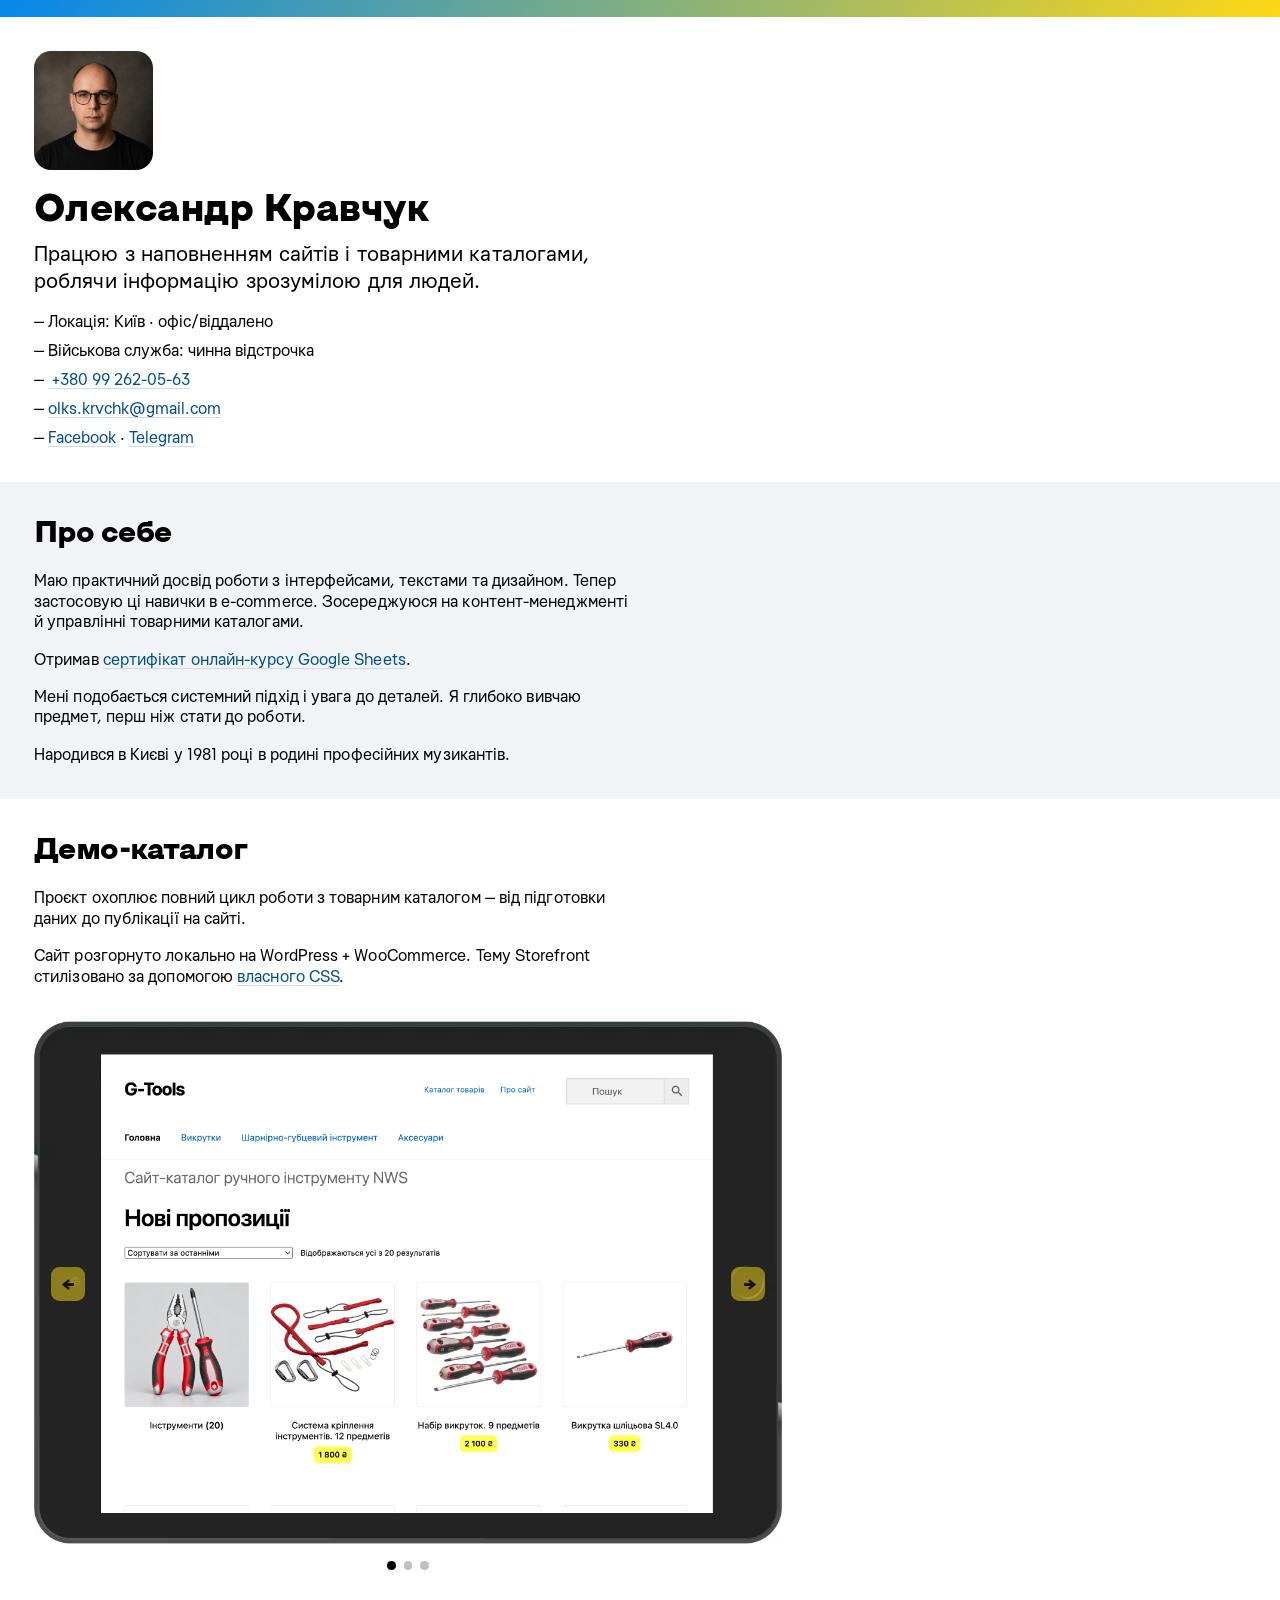
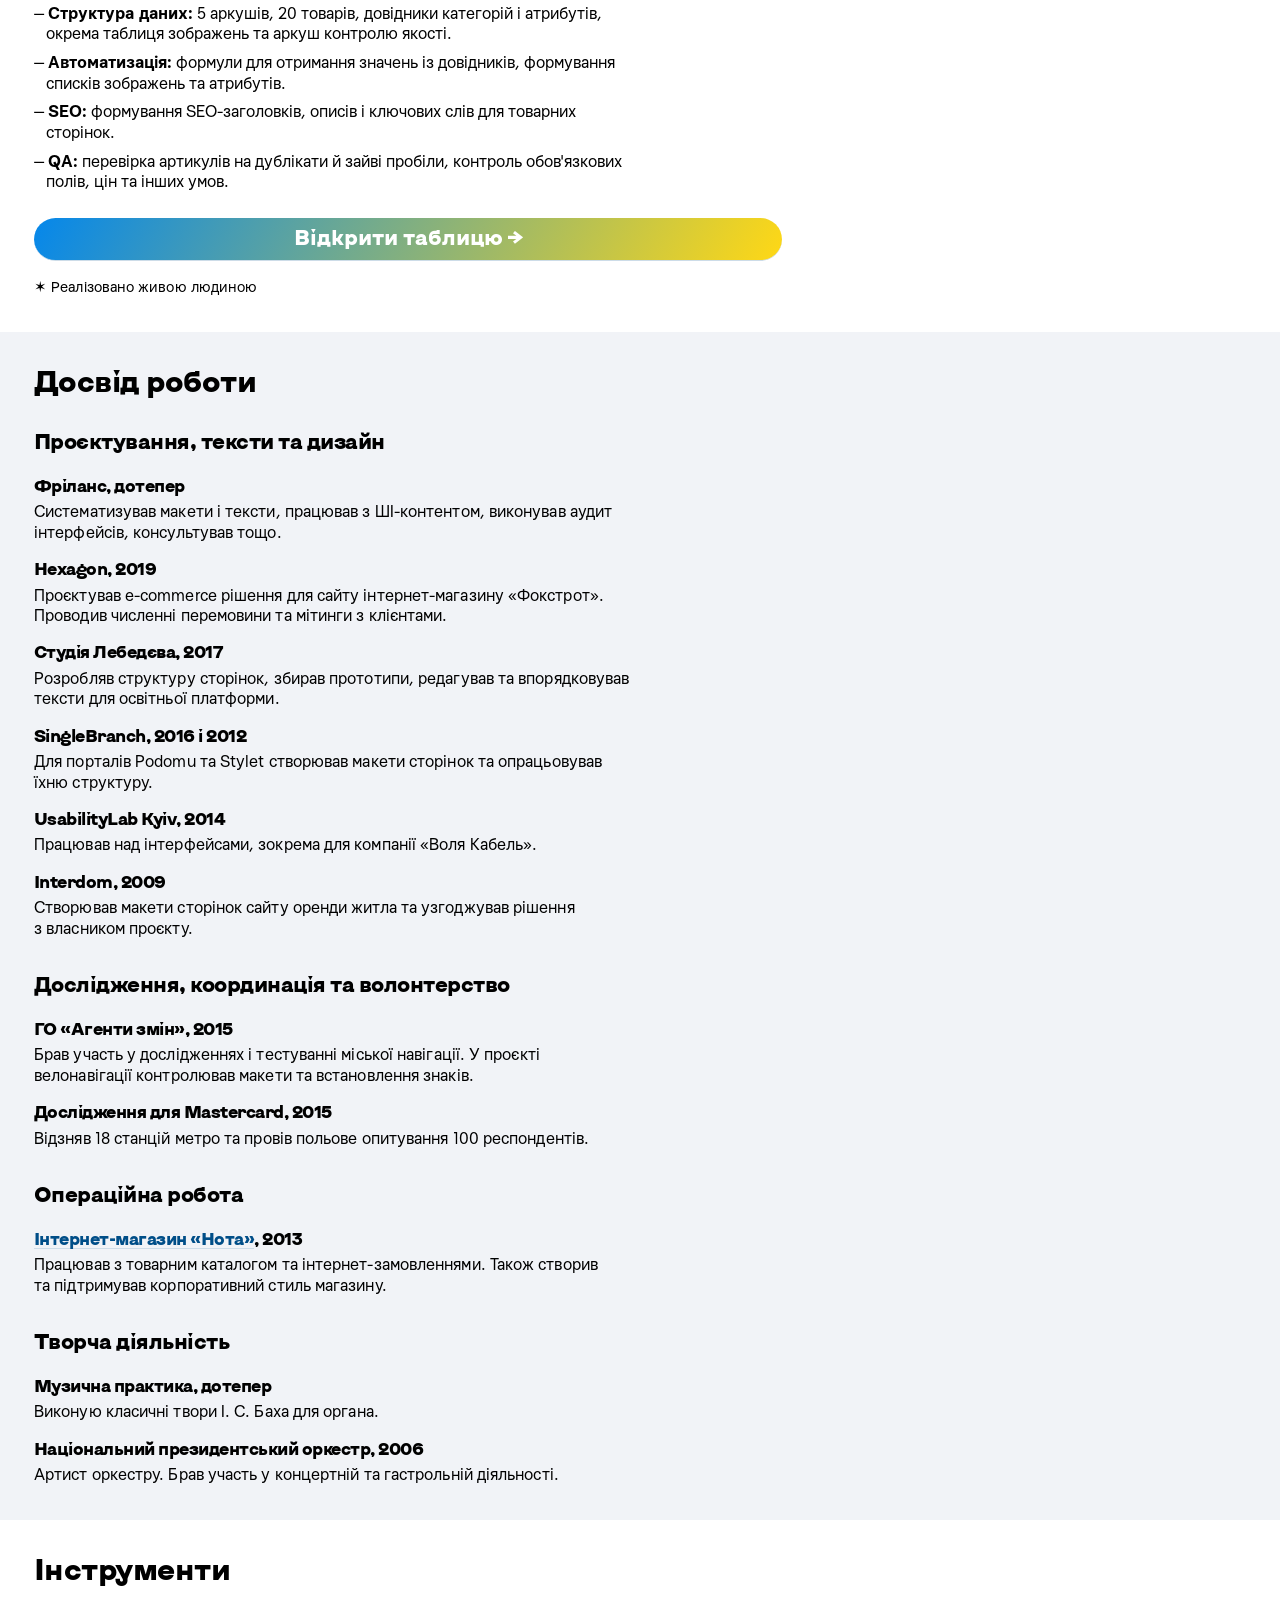
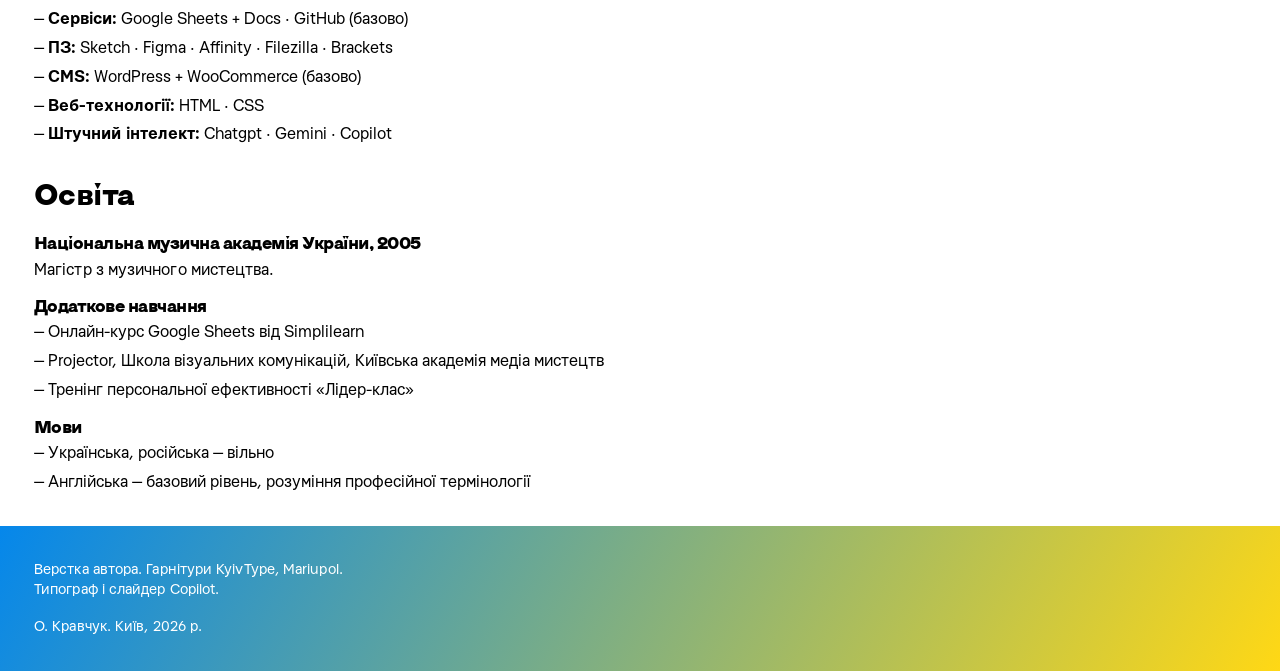
==== index.html @ b95c3469 "mod tools" ====
<!DOCTYPE html>
<html lang="uk" class="no-js--">
<head>
<meta charset="utf-8">
<meta name="viewport" content="width=device-width, initial-scale=1.0">
<meta name="keywords" content="">

<!-- OG -->   
<meta property="og:url" content="https://oleksakravchuk.github.io/" />
<meta property="og:type" content="website" />
<meta property="og:title" content="Олександр Кравчук" />
<meta property="og:description" content="Працюю з наповненням сайтів і товарними каталогами, роблячи інформацію зрозумілою для людей." />
<meta property="og:image" content="https://oleksakravchuk.github.io/img/ak_og_image-small.png" />
    
<!-- Meta -->   
<title>Олександр Кравчук</title>
<meta name="description" content="Працюю з наповненням сайтів і товарними каталогами, роблячи інформацію зрозумілою для людей.">
<meta name="keywords" content="Олександр Кравчук">
<link rel="icon" type="image/png" href="favicon.png?v=2506" />

<!-- Title -->   
<title>Олександр Кравчук</title>

<!-- OK Styles -->

<link rel="stylesheet" href="css/ak-normalize.css" type="text/css">
<link rel="stylesheet" href="css/ak-custom.css" type="text/css">
<link rel="stylesheet" href="css/ak-clear-rem.css" type="text/css">
<link rel="stylesheet" href="css/ak-adaptive.css" type="text/css">
<!--<link rel="stylesheet" href="css/bootstrap-icons.css" type="text/css">  -->
    
</head>

     
<body> 
       
<div class="flag-ua">
</div>
    

<div class="ak_clear_2"></div> 
    
<!-- Container --> 

<div class="container">

<div class="ok-photo"><img src="img/ok-45.png" alt="Олександр Кравчук"></div>    
<div class="ak_clear_1"></div>   
    
    
<h1 class="">Олександр Кравчук</h1>

<div class="ak_clear_1"></div>
<p class="lead">Працюю з наповненням сайтів і товарними каталогами, роблячи інформацію зрозумілою для людей.</p>
    
<div class="ak_clear_1"></div>
<ul>
    <li>Локація: Київ · офіс/віддалено</li>
    <li>Військова служба: чинна відстрочка</li>
    <li><a href="tel:+380992620563">+380 99 262-05-63</a></li>
    <li><a href="mailto:olks.krvchk@gmail.com">olks.krvchk@gmail.com</a></li>
    <li><a href="https://www.facebook.com/akrvchk">Facebook</a> · <a href="https://t.me/akrvchk">Telegram</a></li>
</ul>
    
</div><!-- / container --> 


    
<div class="ak_clear_2"></div>  
<div class="bg-fog">
<div class="ak_clear_2"></div>
    
<!-- Container --> 

<div class="container">  

<h2 class="">Про себе</h2>
<div class="ak_clear_15"></div>
    
<p>Маю практичний досвід роботи з інтерфейсами, текстами та дизайном. Тепер застосовую ці навички в e-commerce. Зосереджуюся на контент-менеджменті й управлінні товарними каталогами.</p>
    
<p>Отримав <a href="https://simpli.app.link/XIxBHPJjg6b" target="_blank">сертифікат онлайн-курсу Google Sheets</a>.</p>
    
<p>Мені подобається системний підхід і увага до деталей. Я глибоко вивчаю предмет, перш ніж стати до роботи.</p>

<p>Народився в Києві у 1981 році в родині професійних музикантів.</p>
     
</div><!-- / container --> 
    
<div class="ak_clear_2"></div>
</div><!-- / bg -->   
<div class="ak_clear_2"></div> 
    

<div class="container">
<h2>Демо-каталог</h2>
<div class="ak_clear_15"></div>
    
<p>Проєкт охоплює повний цикл роботи з товарним каталогом — від підготовки даних до публікації на сайті.</p>
<p>Сайт розгорнуто локально на WordPress + WooCommerce. Тему Storefront стилізовано за допомогою <a href="https://docs.google.com/document/d/1HLJ0mIX9fG2vpU1oZt_c95KUX0r_1UpuAnC9NJnjk74/edit?usp=sharing" target="_blank">власного CSS</a>.</p>
    
<div class="ak_clear_2"></div>
    
<!--SLIDER --> 

<div class="slider">
    <img class="slide active" src="img/demo-1.png" alt="">
    <img class="slide" src="img/demo-2.png" alt="">
    <img class="slide" src="img/demo-3.png" alt="">

    <button class="nav prev">←</button>
    <button class="nav next">→</button>

    <div class="click-left"></div>
    <div class="click-right"></div>

    <div class="dots"></div>
</div>
    
<!-- / SLIDER --> 
    
<div class="ak_clear_2"></div>
    
<ul>  
    <li><strong>Структура даних:</strong> 5 аркушів, 20 товарів, довідники категорій і атрибутів, окрема таблиця зображень та аркуш контролю якості.</li>
    <li><strong>Автоматизація:</strong> формули для отримання значень із довідників, формування списків зображень та атрибутів.</li>
    <li><strong>SEO:</strong> формування SEO-заголовків, описів і ключових слів для товарних сторінок.</li>
    <li><strong>QA:</strong> перевірка артикулів на дублікати й зайві пробіли, контроль обов'язкових полів, цін та інших умов.</li>
</ul>
    
<div class="ak_clear_15"></div>
    
<a href="https://docs.google.com/spreadsheets/d/14dibAJk1RQVApiyNCpjiy4kdt3GCE4KBvkuZ4FaR9Js/edit?usp=sharing" class="btn-flag btn-hero" target="_blank">Відкрити таблицю&nbsp;→</a>
    
    
<div class="ak_clear_1"></div>
    
<p class="small">✶&nbsp;Реалізовано живою людиною</p>


</div><!-- / container --> 

    
    

<div class="ak_clear_2"></div>  
<div class="bg-fog">
<div class="ak_clear_2"></div>
    
<div class="container">     
<h2>Досвід роботи</h2>
<div class="ak_clear_2"></div>

<h3>Проєктування, тексти та дизайн</h3>
<div class="ak_clear_15"></div>
    
<h4>Фріланс, дотепер</h4>
<p>Систематизував макети і тексти, працював з ШІ-контентом, виконував аудит інтерфейсів, консультував тощо.</p>

<div class="ak_clear_1"></div>
<h4>Hexagon, 2019</h4>
<p>Проєктував e-commerce рішення для сайту інтернет-магазину «Фокстрот». Проводив численні перемовини та мітинги з клієнтами.

<div class="ak_clear_1"></div>
<h4>Студія Лебедєва, 2017</h4>
<p>Розробляв структуру сторінок, збирав прототипи, редагував та впорядковував тексти для освітньої платформи.</p>

<div class="ak_clear_1"></div>
<h4>SingleBranch, 2016 і 2012</h4>
<p>Для порталів Podomu та Stylet створював макети сторінок та опрацьовував їхню структуру.</p>

<div class="ak_clear_1"></div>
<h4>UsabilityLab Kyiv, 2014</h4>
<p>Працював над інтерфейсами, зокрема для компанії «Воля Кабель».</p>

<div class="ak_clear_1"></div>
<h4>Interdom, 2009</h4>
<p>Створював макети сторінок сайту оренди житла та узгоджував рішення з власником проєкту.</p>
    
    
<div class="ak_clear_2"></div>   
<h3>Дослідження, координація та волонтерство</h3>
<div class="ak_clear_15"></div>
    
<h4>ГО «Агенти змін», 2015</h4>
<p>Брав участь у дослідженнях і тестуванні міської навігації. У проєкті велонавігації контролював макети та встановлення знаків.</p>

<div class="ak_clear_1"></div>
<h4>Дослідження для Mastercard, 2015</h4>
<p>Відзняв 18&nbsp;станцій метро та провів польове опитування 100&nbsp;респондентів.</p>

<div class="ak_clear_2"></div>
<h3>Операційна робота</h3>
<div class="ak_clear_15"></div>
    
<h4><a href="https://web.archive.org/web/20120520145804/http://www.nota-shop.com/" target="_blank">Інтернет-магазин «Нота»</a>, 2013</h4>
<p>Працював з товарним каталогом та інтернет-замовленнями. Також створив та підтримував корпоративний стиль магазину.</p>
  
    
    
<div class="ak_clear_2"></div>
<h3>Творча діяльність</h3>  
<div class="ak_clear_15"></div>
    
<h4>Музична практика, дотепер</h4>
<p>Виконую класичні твори І. С. Баха для органа.</p>
   
<div class="ak_clear_1"></div>
<h4>Національний президентський оркестр, 2006</h4>
<p>Артист оркестру. Брав участь у концертній та гастрольній діяльності.</p>
      
</div><!-- / container -->
   

<div class="ak_clear_2"></div>
</div><!-- / bg -->   
<div class="ak_clear_2"></div> 
  
     
<div class="container"> 
<h2>Інструменти</h2>
<div class="ak_clear_15"></div>
<ul>
    <li><strong>Сервіси:</strong> Google Sheets + Docs · GitHub (базово)</li>
    <li><strong>ПЗ:</strong> Sketch · Figma · Affinity · Filezilla · Brackets</li>
    <li><strong>CMS:</strong> WordPress + WooCommerce (базово)</li>
    <li><strong>Веб-технології:</strong> HTML · CSS</li>
    <li><strong>Штучний інтелект:</strong> Chatgpt · Gemini · Copilot</li>
</ul>

<div class="ak_clear_2"></div>
<h2>Освіта</h2>
<div class="ak_clear_15"></div>
    
<h4>Національна музична академія України, 2005</h4>
<p>Магістр з музичного мистецтва.</p>

    
<div class="ak_clear_1"></div>
<h4>Додаткове навчання</h4>
<ul>
<li>Онлайн-курс Google Sheets від Simplilearn</li>
<li>Projector, Школа візуальних комунікацій, Київська академія медіа мистецтв</li>
<li>Тренінг персональної ефективності «Лідер-клас»</li>
</ul>
  
<div class="ak_clear_1"></div>
<h4>Мови</h4>
<ul>
<li>Українська, російська — вільно</li>
<li>Англійська — базовий рівень, розуміння професійної термінології</li>
</ul>

</div><!-- / container -->
    
    

<div class="ak_clear_2"></div>    
<div class="footer-flag-ua">
<div class="ak_clear_2"></div>  

<div class="container">

<p class="small">Верстка автора. Гарнітури KyivType, Mariupol. Типограф і слайдер Copilot.</p>
<p class="small">О. Кравчук. Київ, <span id="year"></span>&nbsp;р.</p> 
 
<div class="ak_clear_2"></div>  
</div><!-- / bg -->    
</div><!-- / container -->
    

    

<!-- JS -->
<script src="js/typograph.js" type="text/javascript"></script>
<script src="js/custom.js" type="text/javascript"></script>
<script src="js/slider.js" type="text/javascript"></script>
</body>

    
</html>
---- css/ak-custom.css ----
* {
    -webkit-font-smoothing: antialiased; 
    -moz-osx-font-smoothing: grayscale;
        }
    
    /* selection */
    
::selection {
    background: #f8d61a;
    color: #111;
    }

::-moz-selection {
    background: #f8d61a;
    color: #111;
    }
    

    /* mariupol */
    

@font-face {
    font-family: 'm';
    src: url('../fonts/mariupol/mariupol-regular.woff') format('woff');
    font-weight: 400;
    font-style: normal;
    }

@font-face {
    font-family: 'm';
    src: url('../fonts/mariupol/mariupol-medium.woff') format('woff');
    font-weight: 500;
    font-style: normal;
    }

@font-face {
    font-family: 'm';
    src: url('../fonts/mariupol/mariupol-bold.woff') format('woff');
    font-weight: 600;
    font-style: normal;
    }


    /* kyiv */ 

@font-face {
    font-family: 'k';
    src: url('../fonts/kyiv/KyivTypeSans-Regular.woff2') format('woff2');
    font-weight: 400;
    font-style: normal;
    }


@font-face {
    font-family: 'k';
    src: url('../fonts/kyiv/KyivTypeSans-Medium.woff2') format('woff2');
    font-weight: 500;
    font-style: normal;
    }


@font-face {
    font-family: 'k';
    src: url('../fonts/kyiv/KyivTypeSans-Bold.woff2') format('woff2');
    font-weight: 600;
    font-style: normal;
    }

@font-face {
    font-family: 'k';
    src: url('../fonts/kyiv/KyivTypeSans-Heavy.woff2') format('woff2');
    font-weight: 700;
    font-style: normal;
    }


    
    
/* MAIN ----------------------------- */


html {
/*    font-size: 20px;*/
    font-size: 17px;
/*    font-size: calc(16px + 0.25vw);*/
    line-height: 1.3;
    margin: 0;
    padding: 0;
    }

body {
    font-family: 'm' !important;
    line-height: 1.2;
    font-weight: 400;
    position: relative;
    }

img {
    display: block;
    max-width: 100%;
    height: auto;
    }

    .ok-photo img {
        width: 7rem;
        border-radius: 1rem;
        corner-shape: squircle;
        }


.container {
    max-width: 960px;
    padding-left: 2rem;
    padding-right: 2rem;
    }


strong {
    font-weight: 600;
    }

/* TYPO ----------------------------- */


h1, h2, h3, h4, .h1, .h2, .h3, .h4 {
    font-family: 'k' !important;
    margin-top: 0 !important;
    margin-bottom: 0 !important;
    font-weight: 700;
    line-height: 1;
    letter-spacing: -.03rem;
    -moz-font-feature-settings: "ss01", "ss01", "ss01" !important;
    -webkit-font-feature-settings: "ss01", "ss01", "ss01" !important;
    font-feature-settings: "ss01", "ss01", "ss01" !important;
    }


p, .small, .lead, label, ul, ol, .btn {
    -moz-font-feature-settings: "ss03", "ss04", "ss05" !important;
    -webkit-font-feature-settings: "ss03", "ss04", "ss05" !important;
    font-feature-settings: "ss03", "ss04", "ss05" !important;
    }


.title {
    font-size: .8rem;
    line-height: 1;
    text-transform: uppercase;
    font-weight: 500;
    letter-spacing: .1rem;
    }


h1, .h1 {
    font-size: 2.25rem;
    line-height: 1;
    max-width: 33ch; 
    }


.lead {
    font-size: 1.3rem;
    line-height: 1.2;
    max-width: 47ch;
    }


h2, .h2 { 
    font-size: 1.75rem;
    line-height: 1;
    max-width: 37ch;
    }


h3, .h3 { 
    font-size: 1.25rem;
    line-height: 1;
    max-width: 37ch;
    }


h4, .h4 { 
    font-size: 1rem;
    line-height: 1;
    max-width: 37ch;
    }


p { 
    font-size: 1rem;
    max-width: 60ch;
    margin: 0;
    letter-spacing: .005rem;
    }


.small {
    font-size: .9rem;
    line-height: 1.3;
    max-width: 37ch;
/*    color: #333;*/
    }


p + p {
    margin-top: 1rem !important;
    }

h4 + p,
h4 + ul {
    margin-top: .5rem !important;
    }


a {
    text-decoration: none;
    color: #004e88;
    border-bottom: 1px solid #cddce8;
    }

a:hover {
    text-decoration: underline;
    color: #000;
    }


b, .b {
    font-weight: 600;
    color: #000;
    }

ul {
    padding: 0;
    margin: 0;
    clear: both;
    }

ul li {
    list-style: none outside;
    padding: 0;
    text-indent: -.7rem;
/*        text-indent: 0;*/
    margin-left: .7rem;
    max-width: 60ch;
    }

li + li {
    margin-top: .5rem;
    }

ul li:before {
            content: '\2014\0020';
/*                content: '\003e\0020';*/
/*                content: '\203A\0020';*/
/*                content: '\221A\0020';*/
    /*        content: '+\0020';*/
    /*        content: '\2022\0020';*/
/*            color: #ccc;*/
    }



/* BTN ----------------------------- */


.btn {
    font-size: .9rem;
    }


.btn-small-2 {
    position: relative;
    display: inline-block;
    height: 2rem;
    padding: 0 1rem;
    font-size: .9rem;
    line-height: 1.95rem;
    letter-spacing: .01rem;
    text-align: center;
    border-radius: 999px;
    overflow: hidden;
    white-space: nowrap;
    }


    .btn-small-2:hover {
        color: #fff !important;
        background: #000 !important;
        }


.btn-hero {
    position: relative;
    display: block;
    max-width: 42rem;
    height: 3rem;
    padding: 0 1rem;
    font-family: 'k';
    font-size: 1.75rem;
    line-height: 2.6rem;
    font-weight: 700;
    text-align: center;
    border-radius: 999px;
    white-space: nowrap;
    }


.btn-flag { 
    background: -webkit-linear-gradient(120deg, #0587EB 0%, #FFD815 100%); 
    background: -moz-llinear-gradient(120deg, #0587EB 0%, #FFD815 100%); 
    background: linear-gradient(120deg, #0587EB 0%, #FFD815 100%); 
    color: #fff;
    text-decoration: none;
    }

    .btn-flag:hover {
        color: #fff;
        background: #000;
        text-decoration: none;
        }




.btn-hero-primary {
    display: block;
    height: 3rem;
    padding: 0 1rem;
    font-family: 'k';
    font-size: 1.75rem;
    line-height: 2.6rem;
    font-weight: 700;
    text-align: center;
    color: #fffe;
    background: #0d6efd;
    border-radius: 999px;
    }


    .btn-hero-primary:hover {
        color: #ffff;
        background: #0b5ed7;
        }

    .btn-hero {
        font-size: 1.25rem;
        line-height: 2.2rem;
        height: 2.5rem;
        }


/* BG ----------------------------- */


.flag-ua {
    height: 1rem;
    background: -webkit-linear-gradient(120deg, #0587EB 0%, #FFD815 100%);
    background: -moz-linear-gradient(120deg, #0587EB 0%, #FFD815 100%);
    background: linear-gradient(120deg, #0587EB 0%, #FFD815 100%);
    }

.footer-flag-ua {
    background: -webkit-linear-gradient(120deg, #0587EB 0%, #FFD815 100%);
    background: -moz-linear-gradient(120deg, #0587EB 0%, #FFD815 100%);
    background: linear-gradient(120deg, #0587EB 0%, #FFD815 100%);
    color: #fff !important;
    }

.bg-fog {
    background: #F1F3F7;
    }


/* SLIDER ----------------------------- */ 

.slider{
    position:relative;
    max-width: 44rem;
    }

.slide{
    display:none;
    width:100%;
    height:auto;
    }

.slide.active{
    display:block;
    }

.nav{
    position:absolute;
    top:48%;
    transform:translateY(-50%);
    width:2rem;
    height:2rem;
    border:0;
    background:#f8d61a;
    color:#000;
    cursor:pointer;
    opacity:0.5;
    z-index:10;
    font-family: 'k';
    font-size: 1rem;
    font-weight: 700;
    border-radius: .5rem;
    }

.slider:hover .nav{
    opacity:0.9;
    }

.prev{
    left:1rem;
    }

.next{
    right:1rem;
    }

.click-left,
.click-right{
    position:absolute;
    top:0;
    width:50%;
    height:100%;
    z-index:5;
    cursor:pointer;
    }

.click-left{
    left:0;
    }

.click-right{
    right:0;
    }

.dots{
    display:flex;
    justify-content:center;
    gap:8px;
    margin-top:1rem;
    }

.dot{
    width:.5rem;
    height:.5rem;
    border-radius:50%;
    background:#c0c0c0;
    cursor:pointer;
    }

.dot.active{
    background:#000;
    }
---- css/ak-clear-rem.css ----
[class*="ak_clear_"] {
	clear: both;
	line-height: 0;
	font-size: 0;
    display: none;
	}

/* all screens */
 .ak_clear {
	 height: 0;
    display: block;
	}
.ak_clear_05 {
	 height: 0.5rem;
    display: block;
	}
.ak_clear_1 {
	 height: 1rem;
    display: block;
	}
.ak_clear_15 {
	 height: 1.5rem;
    display: block;
	}
.ak_clear_2 {
	 height: 2rem;
    display: block;
	}
.ak_clear_3 {
	 height: 3rem;
    display: block;
	}
.ak_clear_4 {
	 height: 4rem;
    display: block;
	}
.ak_clear_5 {
	 height: 5rem;
    display: block;
    }


/* xs - phones portrait */
@media (max-width: 479px) {
.ak_clear_xs {
	 height: 0;
    display: block;
	}
.ak_clear_05_xs {
	 height: 0.5rem;
    display: block;
	}
.ak_clear_1_xs {
	 height: 1rem;
    display: block;
	}
.ak_clear_2_xs {
	 height: 2rem;
    display: block;
	}
.ak_clear_3_xs {
	 height: 3rem;
    display: block;
	}
.ak_clear_4_xs {
	 height: 4rem;
    display: block;
	}
.ak_clear_5_xs {
	 height: 5rem;
    display: block;
	}
}

/* sm - phones landscape */
@media screen and (min-width: 480px) and (max-width: 767px) {
 .ak_clear_sm {
	 height: 0;
    display: block;
	}
.ak_clear_05_sm {
	 height: 0.5rem;
    display: block;
	}
.ak_clear_1_sm {
	 height: 1rem;
    display: block;
	}
.ak_clear_2_sm {
	 height: 2rem;
    display: block;
	}
.ak_clear_3_sm {
	 height: 3rem;
    display: block;
	}
.ak_clear_4_sm {
	 height: 4rem;
    display: block;
	}
.ak_clear_5_sm {
	 height: 5rem;
    display: block;
    }
}

/* md - tablets portrait */
@media screen and (min-width: 768px) and (max-width: 959px) {
 .ak_clear_md {
	 height: 0;
    display: block;
	}
.ak_clear_05_md {
	 height: 0.5rem;
    display: block;
	}
.ak_clear_1_md {
	 height: 1rem;
    display: block;
	}
.ak_clear_2_md {
	 height: 2rem;
    display: block;
	}
.ak_clear_3_md {
	 height: 3rem;
    display: block;
	}
.ak_clear_4_md {
	 height: 4rem;
    display: block;
	}
.ak_clear_5_md {
	 height: 5rem;
    display: block;
    }
}

/* lg - desktops & tablets landscape */
@media screen and (min-width: 960px) and (max-width: 1199px) {
.ak_clear_lg {
	 height: 0;
    display: block;
	}
.ak_clear_05_lg {
	 height: 0.5rem;
    display: block;
	}
.ak_clear_1_lg {
	 height: 1rem;
    display: block;
	}
.ak_clear_2_lg {
	 height: 2rem;
    display: block;
	}
.ak_clear_3_lg {
	 height: 3rem;
    display: block;
	}
.ak_clear_4_lg {
	 height: 4rem;
    display: block;
	}
.ak_clear_5_lg {
	 height: 5rem;
    display: block;
    }
}

/* xl - large desktops */
@media screen and (min-width: 1200px) {
.ak_clear_xl {
	 height: 0;
    display: block;
	}
.ak_clear_05_xl {
	 height: 0.5rem;
    display: block;
	}
.ak_clear_1_xl {
	 height: 1rem;
    display: block;
	}
.ak_clear_2_xl {
	 height: 2rem;
    display: block;
	}
.ak_clear_3_xl {
	 height: 3rem;
    display: block;
	}
.ak_clear_4_xl {
	 height: 4rem;
    display: block;
	}
.ak_clear_5_xl {
	 height: 5rem;
    display: block;
    }
}
---- css/ak-adaptive.css ----
/* xs - phones portrait */
/*@media (max-width: 480px) {*/

/* xs - mob */
@media (max-width: 767px) {
    
    html, body {
        font-size: 17px;
        } 
    
    .container {
        padding-left: 1rem;
        padding-right: 1rem;
    }  
    
} /* -- end mob -- */

/* sm - phones landscape */
/* 
@media screen and (min-width: 480px) and (max-width: 767px) {
    
}
*/

/* md - tablets portrait */
@media screen and (min-width: 768px) and (max-width: 959px) {
    a.button_social {
        float: left;
        }
}

/* lg - desktops & tablets landscape */
@media screen and (min-width: 960px) and (max-width: 1199px) {
     a.button_social {
        float: left;
        }   
}

/* xl - large desktops */
@media screen and (min-width: 1200px) {
}
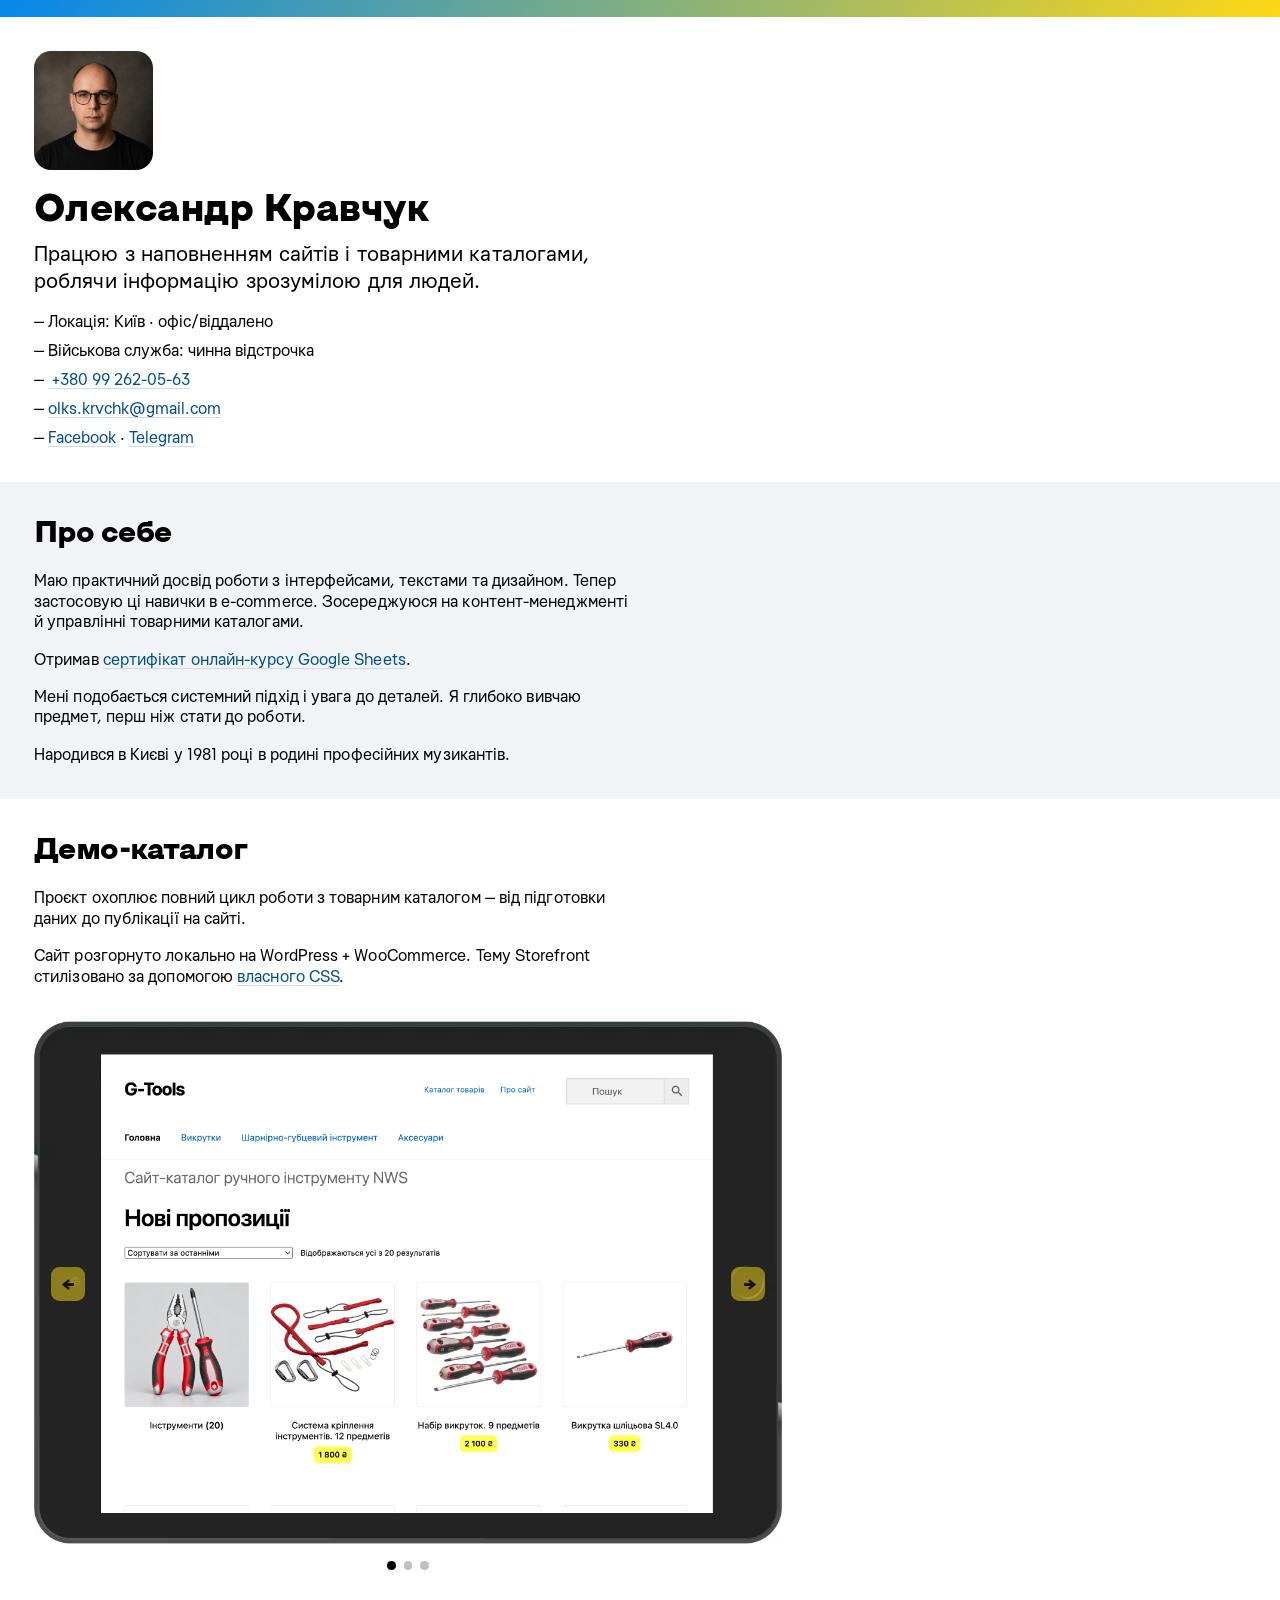
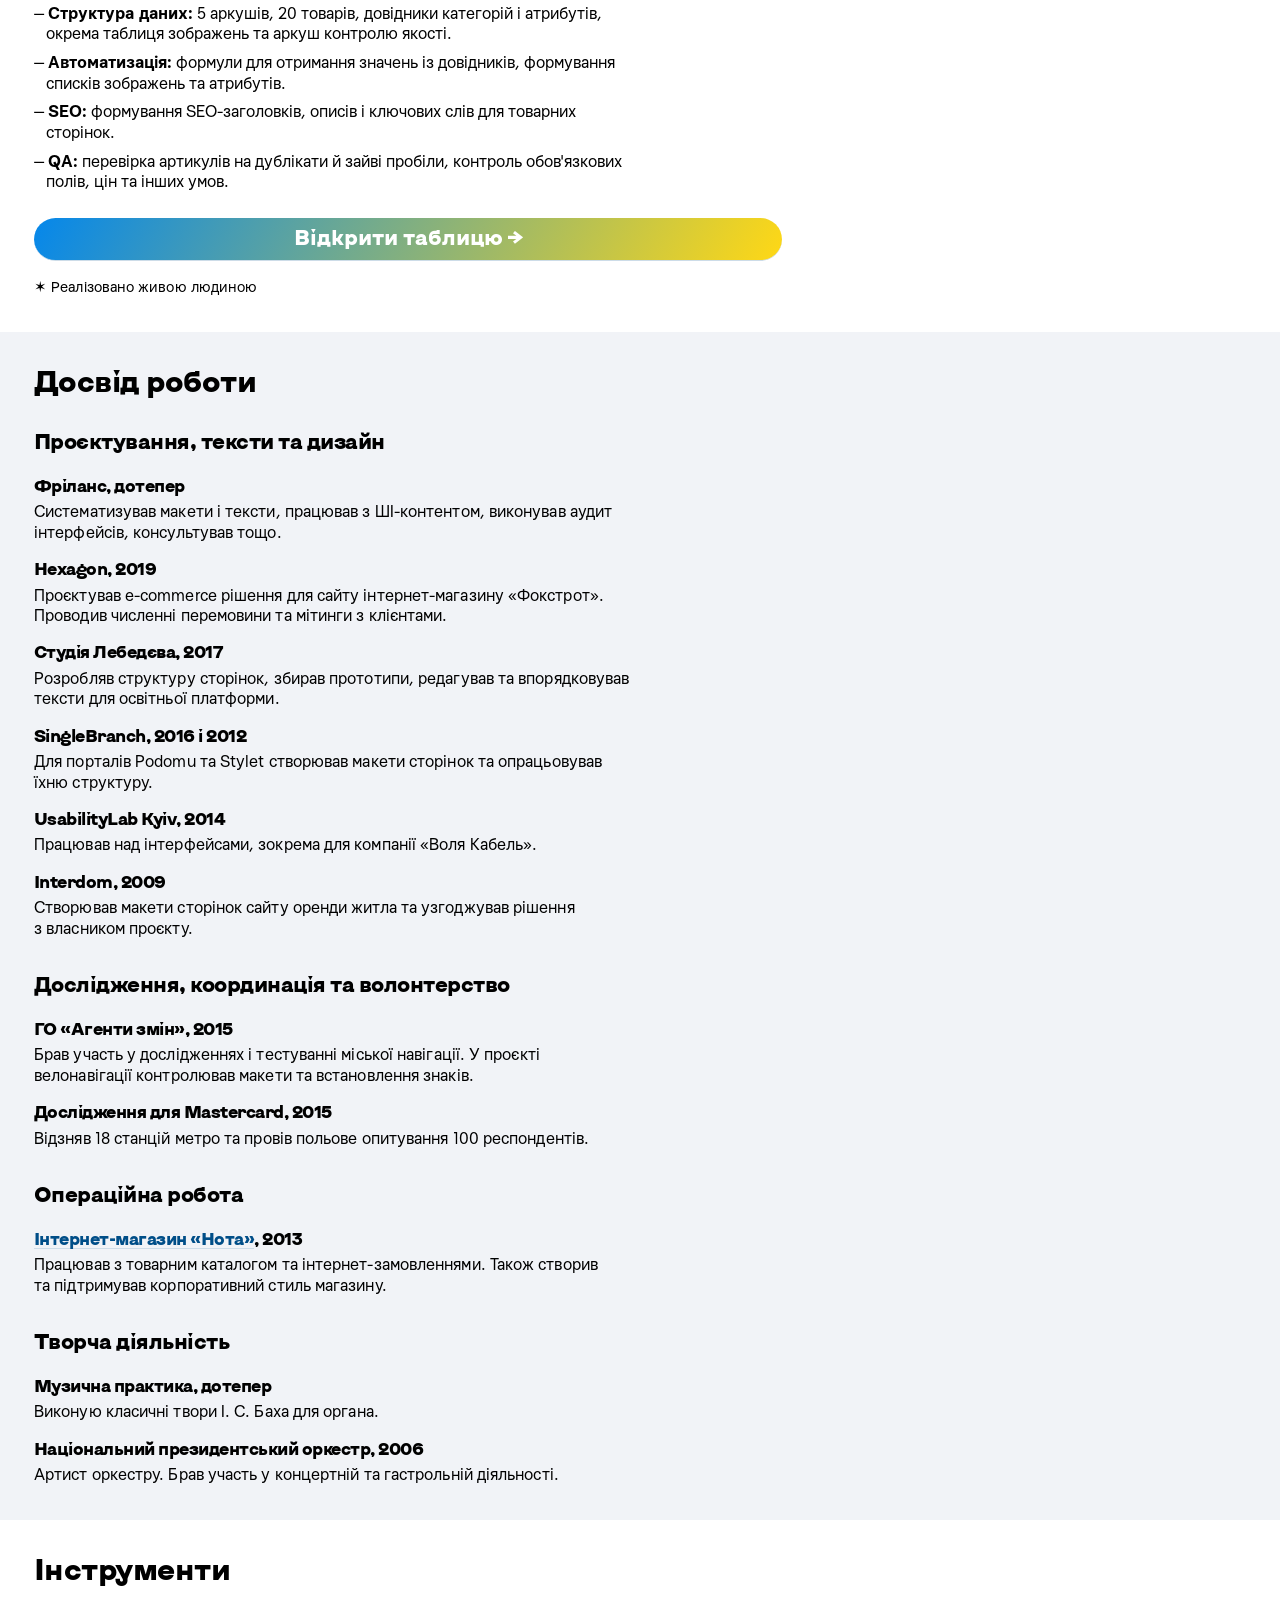
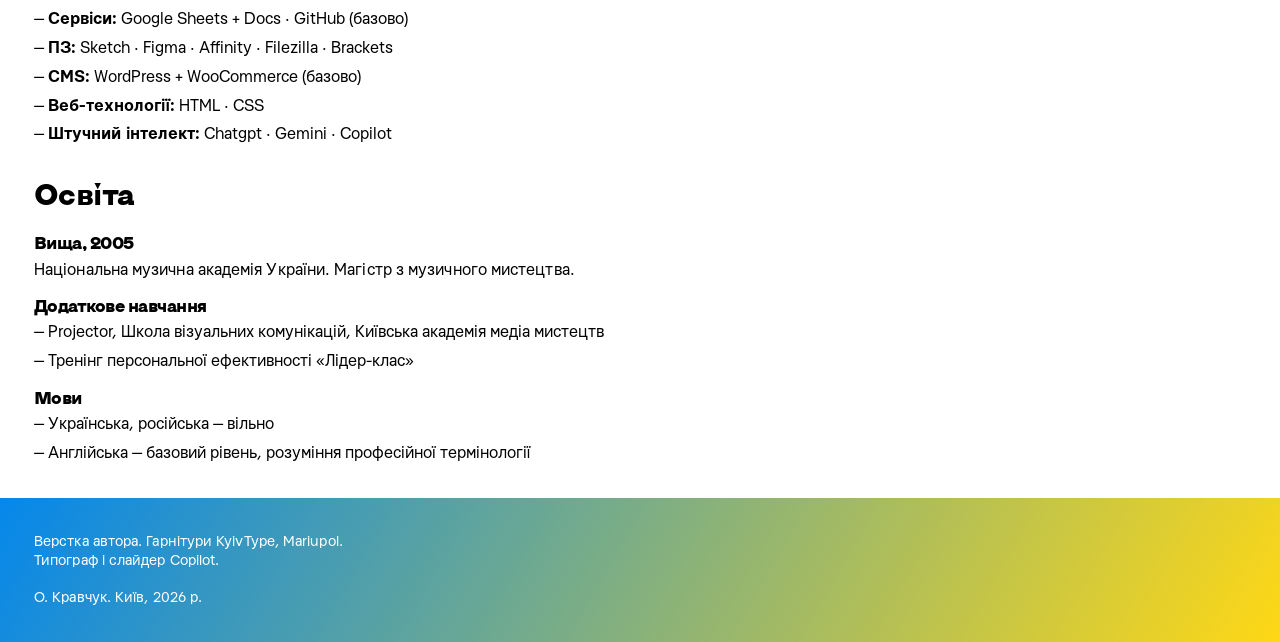
==== commit 5a4e10ab: "mod edu" ====
--- a/index.html
+++ b/index.html
@@ -232,14 +232,13 @@
 <h2>Освіта</h2>
 <div class="ak_clear_15"></div>
     
-<h4>Національна музична академія України, 2005</h4>
-<p>Магістр з музичного мистецтва.</p>
+<h4>Вища, 2005</h4>
+<p>Національна музична академія України. Магістр з музичного мистецтва.</p>
 
     
 <div class="ak_clear_1"></div>
 <h4>Додаткове навчання</h4>
 <ul>
-<li>Онлайн-курс Google Sheets від Simplilearn</li>
 <li>Projector, Школа візуальних комунікацій, Київська академія медіа мистецтв</li>
 <li>Тренінг персональної ефективності «Лідер-клас»</li>
 </ul>
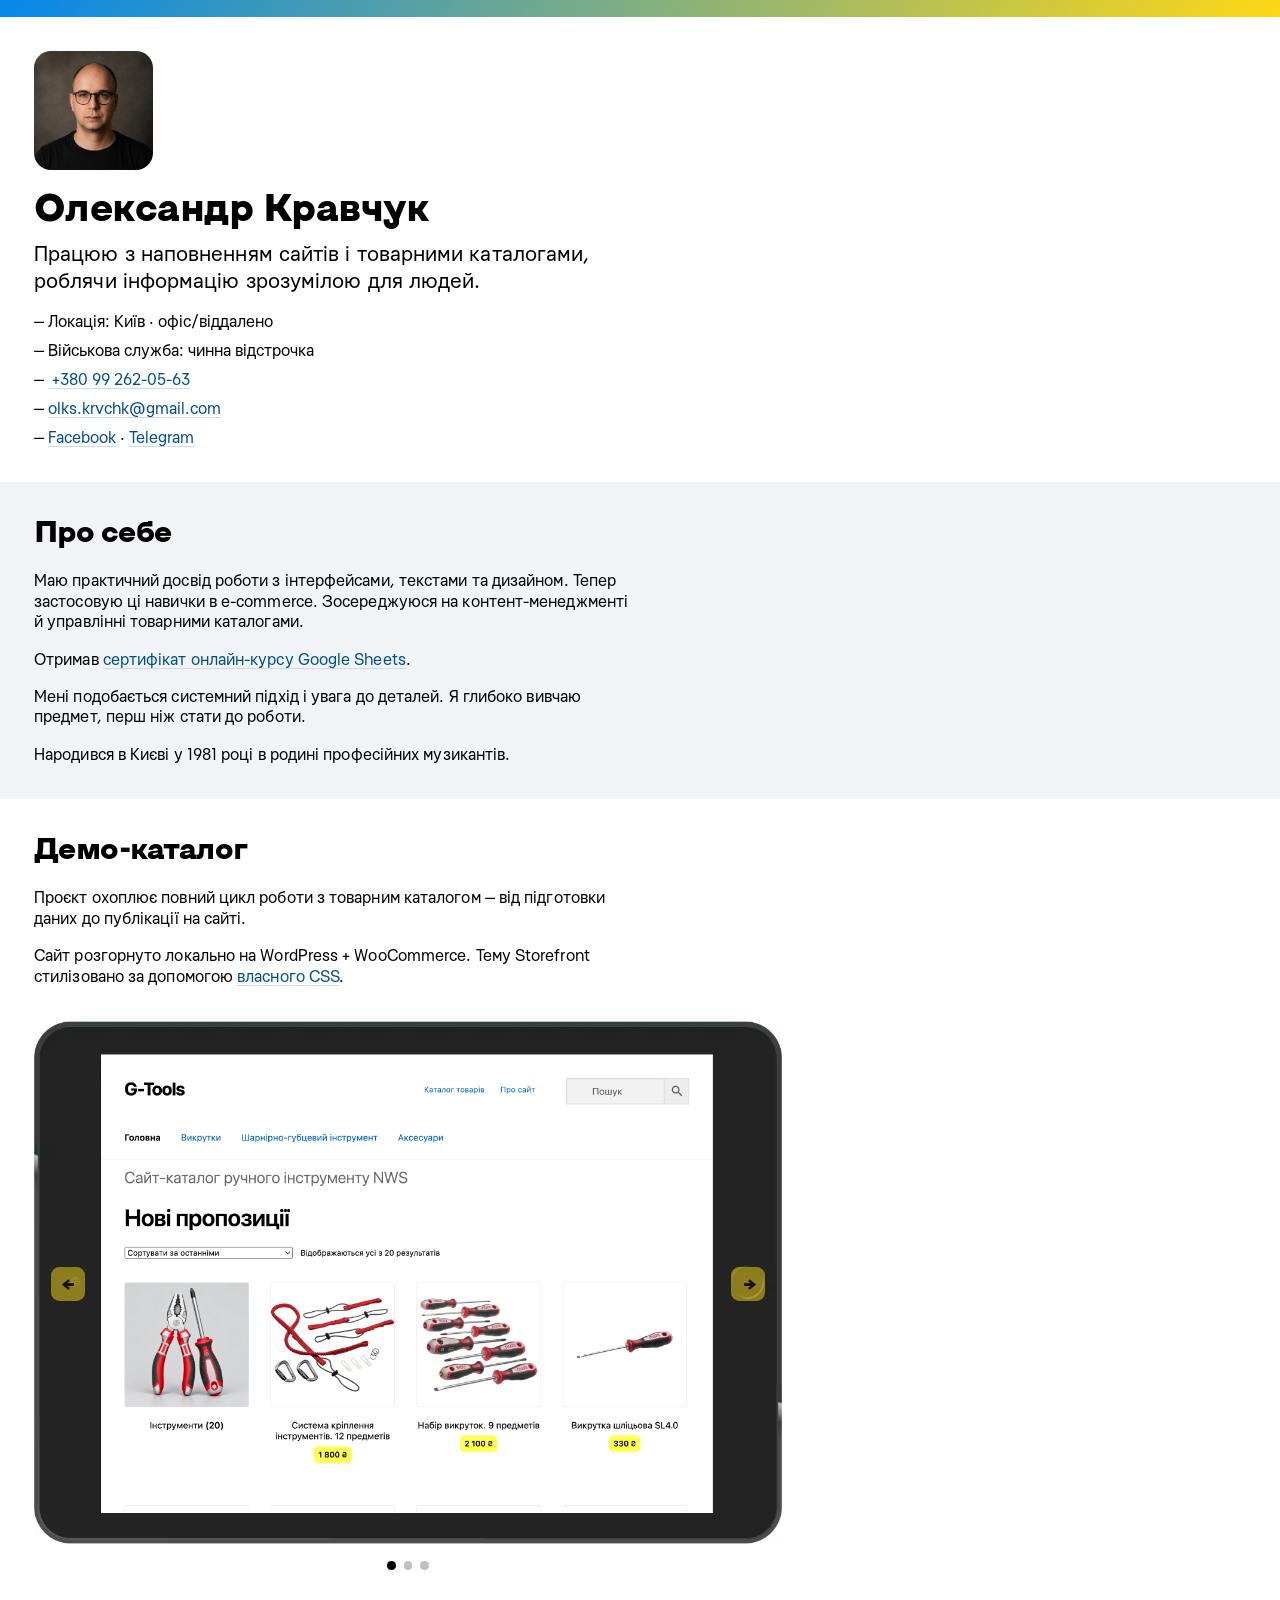
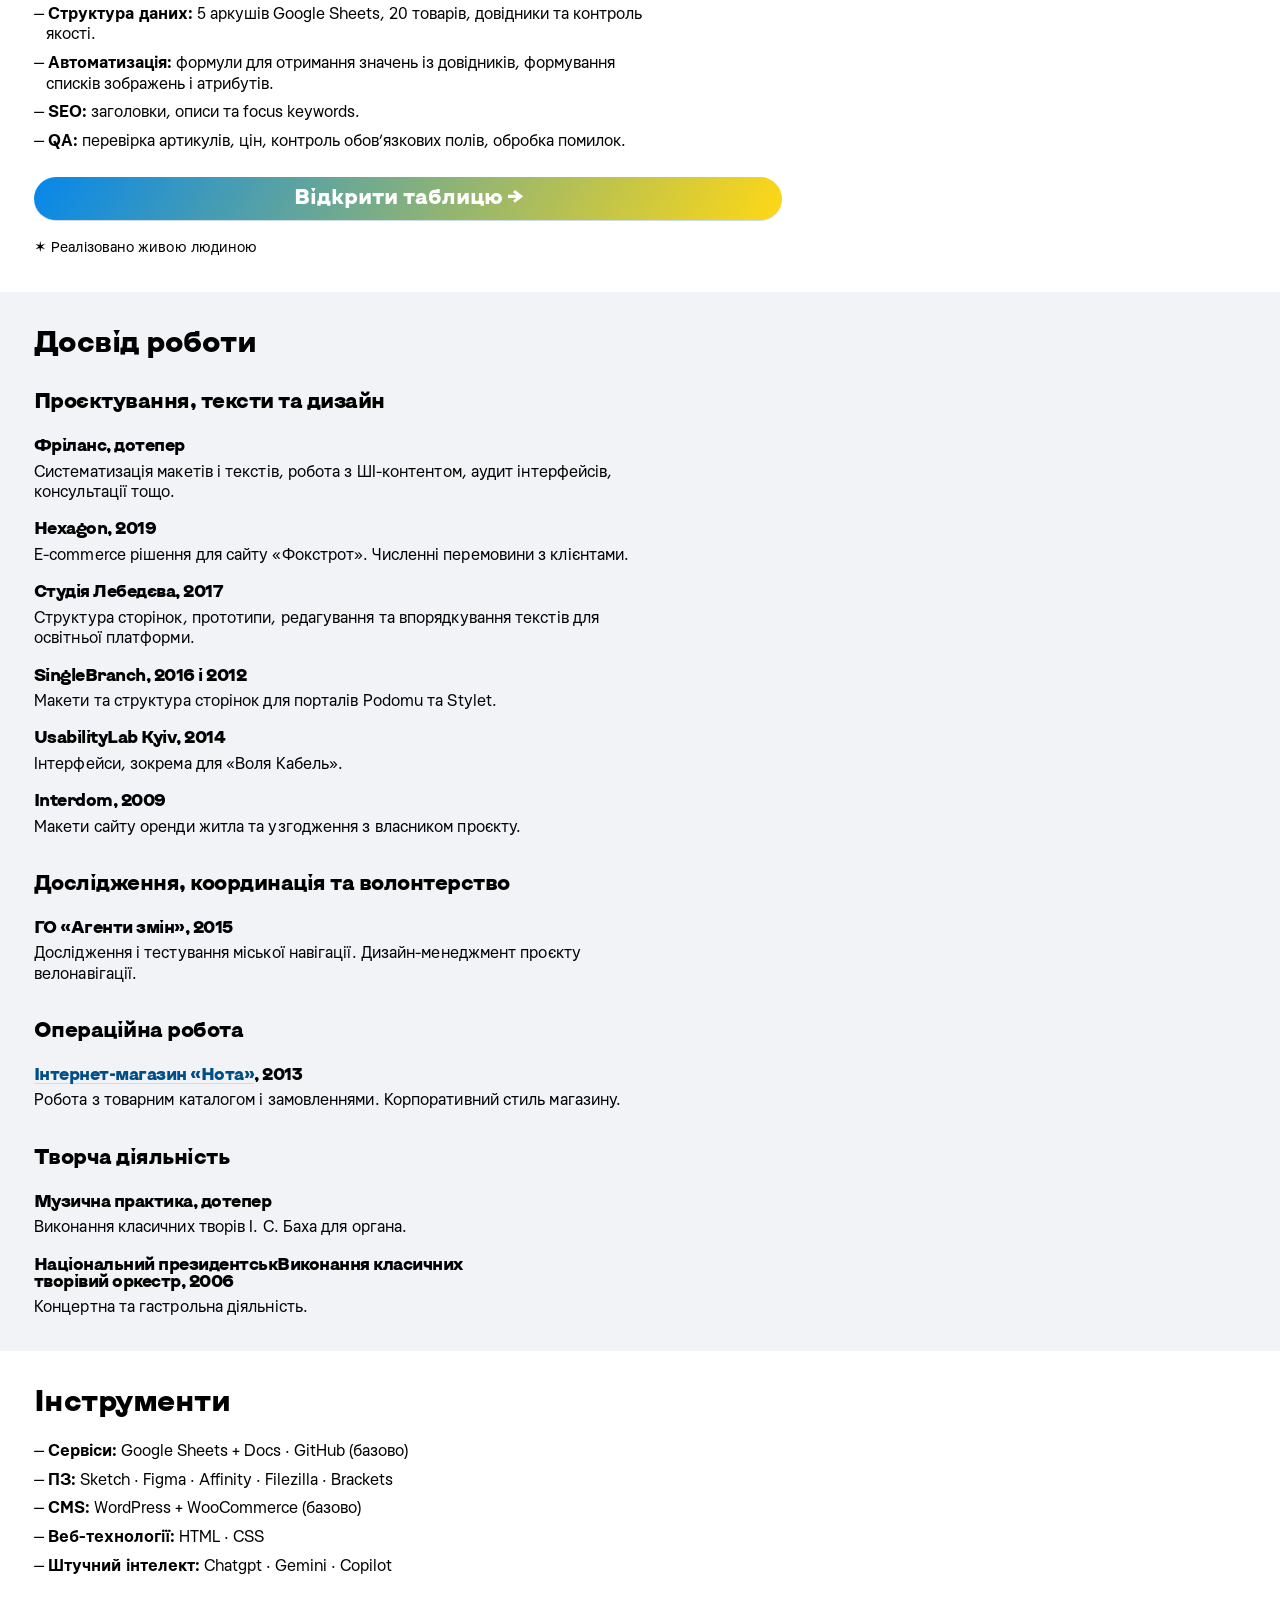
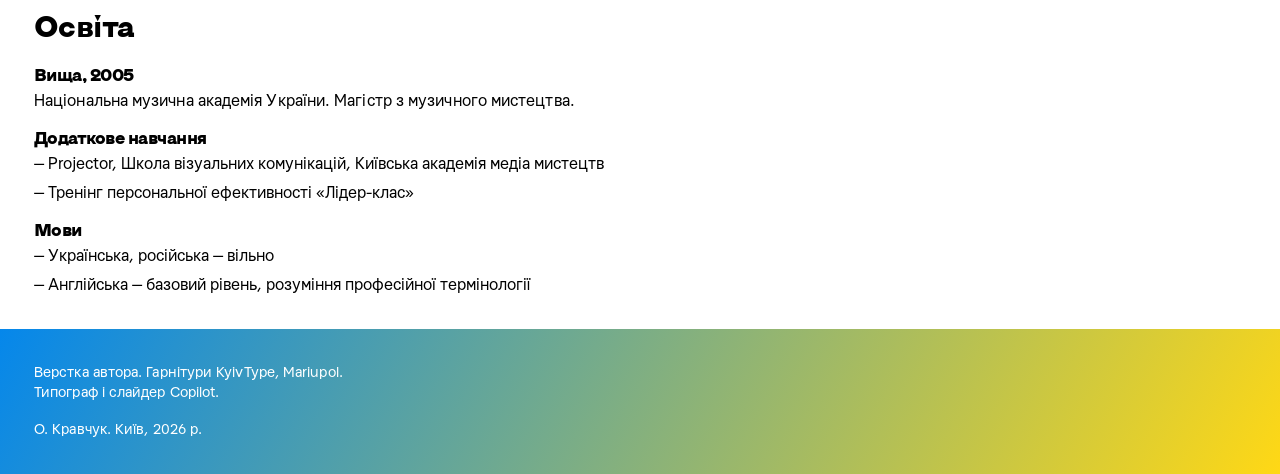
==== commit 23940aa3: "index short v2" ====
--- a/index.html
+++ b/index.html
@@ -120,13 +120,14 @@
 <!-- / SLIDER --> 
     
 <div class="ak_clear_2"></div>
-    
+
 <ul>  
-    <li><strong>Структура даних:</strong> 5 аркушів, 20 товарів, довідники категорій і атрибутів, окрема таблиця зображень та аркуш контролю якості.</li>
-    <li><strong>Автоматизація:</strong> формули для отримання значень із довідників, формування списків зображень та атрибутів.</li>
-    <li><strong>SEO:</strong> формування SEO-заголовків, описів і ключових слів для товарних сторінок.</li>
-    <li><strong>QA:</strong> перевірка артикулів на дублікати й зайві пробіли, контроль обов'язкових полів, цін та інших умов.</li>
-</ul>
+    <li><strong>Структура даних:</strong> 5 аркушів Google Sheets, 20 товарів, довідники та контроль якості.</li>
+    <li><strong>Автоматизація:</strong> формули для отримання значень із довідників, формування списків зображень і атрибутів.</li>
+    <li><strong>SEO:</strong> заголовки, описи та focus keywords.</li>
+    <li><strong>QA:</strong> перевірка артикулів, цін, контроль обов’язкових полів, обробка помилок.</li>
+</ul>
+
     
 <div class="ak_clear_15"></div>
     
@@ -155,27 +156,27 @@
 <div class="ak_clear_15"></div>
     
 <h4>Фріланс, дотепер</h4>
-<p>Систематизував макети і тексти, працював з ШІ-контентом, виконував аудит інтерфейсів, консультував тощо.</p>
+<p>Систематизація макетів і текстів, робота з ШІ-контентом, аудит інтерфейсів, консультації тощо.</p>
 
 <div class="ak_clear_1"></div>
 <h4>Hexagon, 2019</h4>
-<p>Проєктував e-commerce рішення для сайту інтернет-магазину «Фокстрот». Проводив численні перемовини та мітинги з клієнтами.
+<p>E-commerce рішення для сайту «Фокстрот». Численні перемовини з клієнтами.
 
 <div class="ak_clear_1"></div>
 <h4>Студія Лебедєва, 2017</h4>
-<p>Розробляв структуру сторінок, збирав прототипи, редагував та впорядковував тексти для освітньої платформи.</p>
+<p>Структура сторінок, прототипи, редагування та впорядкування текстів для освітньої платформи.</p>
 
 <div class="ak_clear_1"></div>
 <h4>SingleBranch, 2016 і 2012</h4>
-<p>Для порталів Podomu та Stylet створював макети сторінок та опрацьовував їхню структуру.</p>
+<p>Макети та структура сторінок для порталів Podomu та Stylet.</p>
 
 <div class="ak_clear_1"></div>
 <h4>UsabilityLab Kyiv, 2014</h4>
-<p>Працював над інтерфейсами, зокрема для компанії «Воля Кабель».</p>
+<p>Інтерфейси, зокрема для «Воля Кабель».</p>
 
 <div class="ak_clear_1"></div>
 <h4>Interdom, 2009</h4>
-<p>Створював макети сторінок сайту оренди житла та узгоджував рішення з власником проєкту.</p>
+<p>Макети сайту оренди житла та узгодження з власником проєкту.</p>
     
     
 <div class="ak_clear_2"></div>   
@@ -183,31 +184,27 @@
 <div class="ak_clear_15"></div>
     
 <h4>ГО «Агенти змін», 2015</h4>
-<p>Брав участь у дослідженнях і тестуванні міської навігації. У проєкті велонавігації контролював макети та встановлення знаків.</p>
-
-<div class="ak_clear_1"></div>
-<h4>Дослідження для Mastercard, 2015</h4>
-<p>Відзняв 18&nbsp;станцій метро та провів польове опитування 100&nbsp;респондентів.</p>
+<p>Дослідження і тестування міської навігації. Дизайн-менеджмент проєкту велонавігації.</p>
+
 
 <div class="ak_clear_2"></div>
 <h3>Операційна робота</h3>
 <div class="ak_clear_15"></div>
     
 <h4><a href="https://web.archive.org/web/20120520145804/http://www.nota-shop.com/" target="_blank">Інтернет-магазин «Нота»</a>, 2013</h4>
-<p>Працював з товарним каталогом та інтернет-замовленнями. Також створив та підтримував корпоративний стиль магазину.</p>
-  
-    
+<p>Робота з товарним каталогом і замовленнями. Корпоративний стиль магазину.</p>
+ 
     
 <div class="ak_clear_2"></div>
 <h3>Творча діяльність</h3>  
 <div class="ak_clear_15"></div>
     
 <h4>Музична практика, дотепер</h4>
-<p>Виконую класичні твори І. С. Баха для органа.</p>
+<p>Виконання класичних творів І. С. Баха для органа.</p>
    
 <div class="ak_clear_1"></div>
-<h4>Національний президентський оркестр, 2006</h4>
-<p>Артист оркестру. Брав участь у концертній та гастрольній діяльності.</p>
+<h4>Національний президентськВиконання класичних творівий оркестр, 2006</h4>
+<p>Концертна та гастрольна діяльність.</p>
       
 </div><!-- / container -->
    
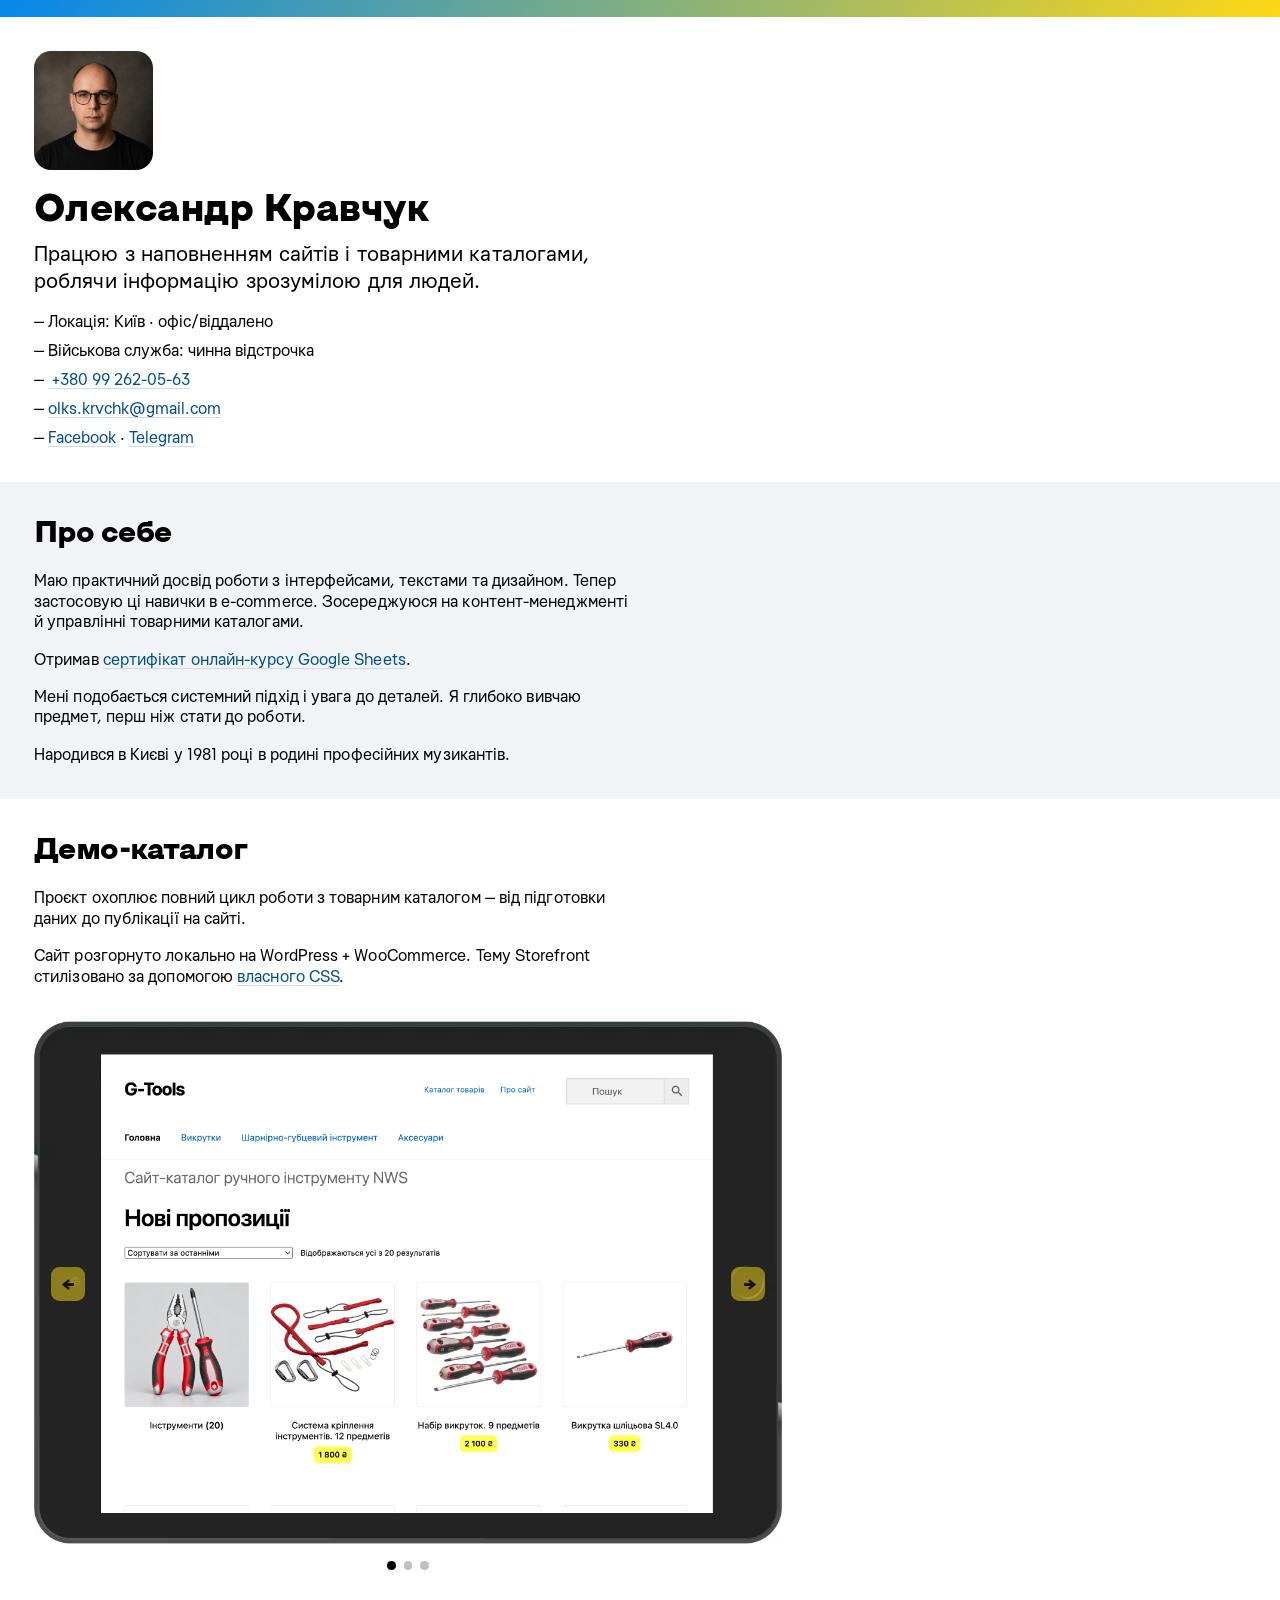
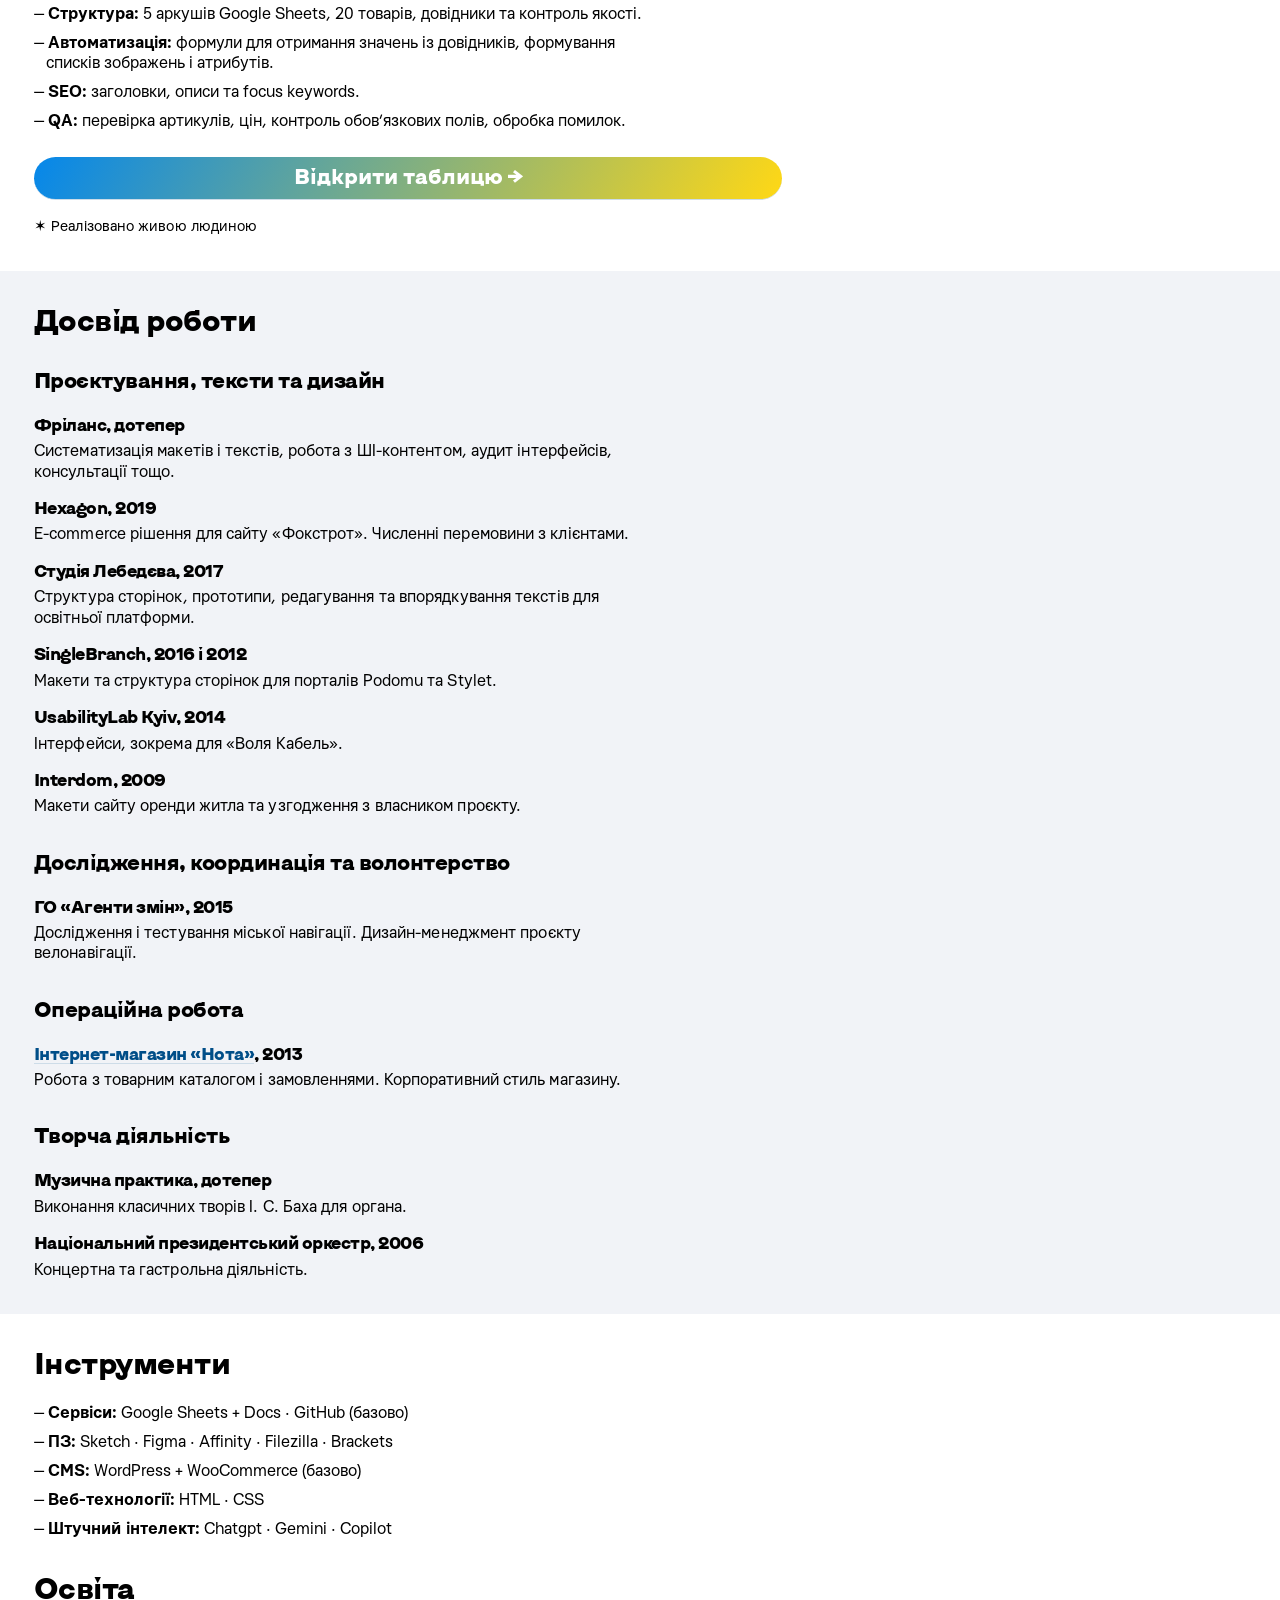
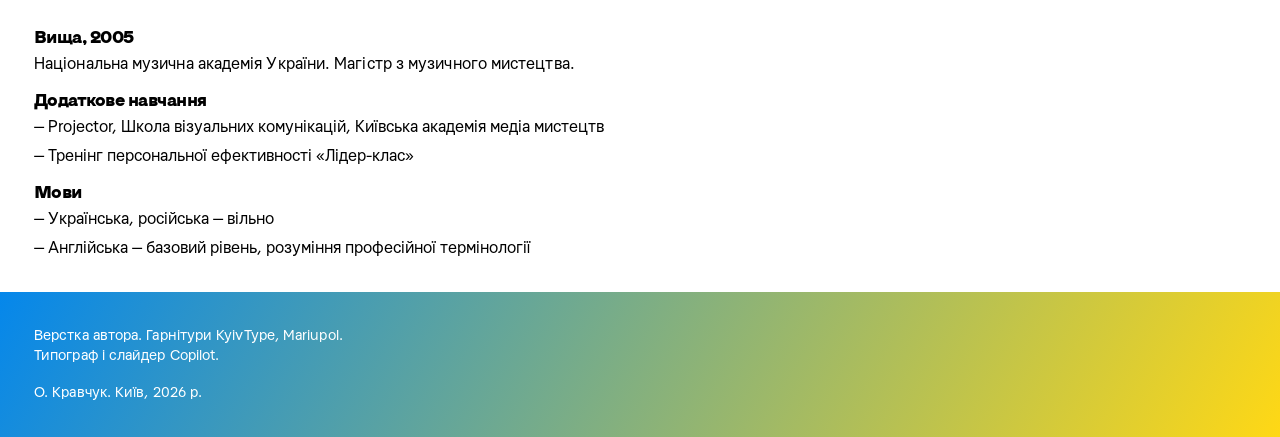
==== commit fd59eeac: "mod tx v2" ====
--- a/index.html
+++ b/index.html
@@ -122,7 +122,7 @@
 <div class="ak_clear_2"></div>
 
 <ul>  
-    <li><strong>Структура даних:</strong> 5 аркушів Google Sheets, 20 товарів, довідники та контроль якості.</li>
+    <li><strong>Структура:</strong> 5 аркушів Google Sheets, 20 товарів, довідники та контроль якості.</li>
     <li><strong>Автоматизація:</strong> формули для отримання значень із довідників, формування списків зображень і атрибутів.</li>
     <li><strong>SEO:</strong> заголовки, описи та focus keywords.</li>
     <li><strong>QA:</strong> перевірка артикулів, цін, контроль обов’язкових полів, обробка помилок.</li>
@@ -203,7 +203,7 @@
 <p>Виконання класичних творів І. С. Баха для органа.</p>
    
 <div class="ak_clear_1"></div>
-<h4>Національний президентськВиконання класичних творівий оркестр, 2006</h4>
+<h4>Національний президентський оркестр, 2006</h4>
 <p>Концертна та гастрольна діяльність.</p>
       
 </div><!-- / container -->
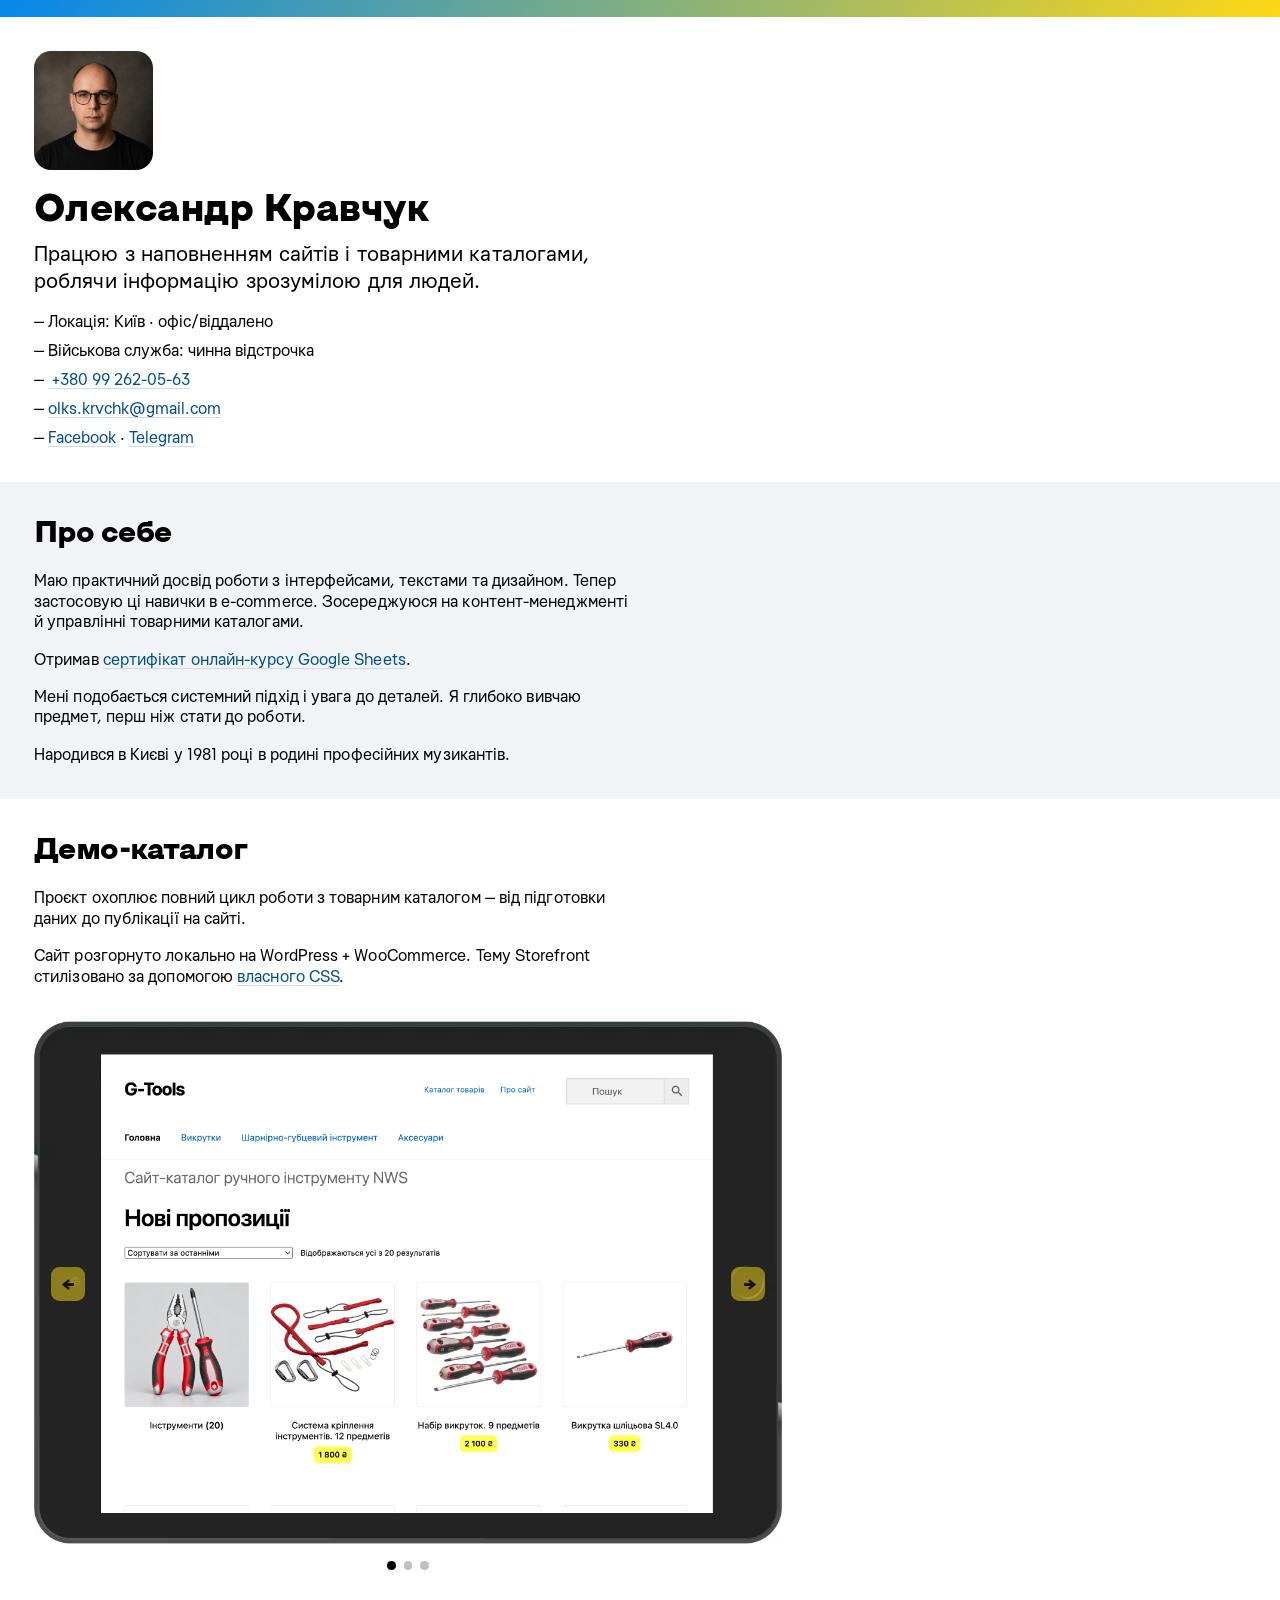
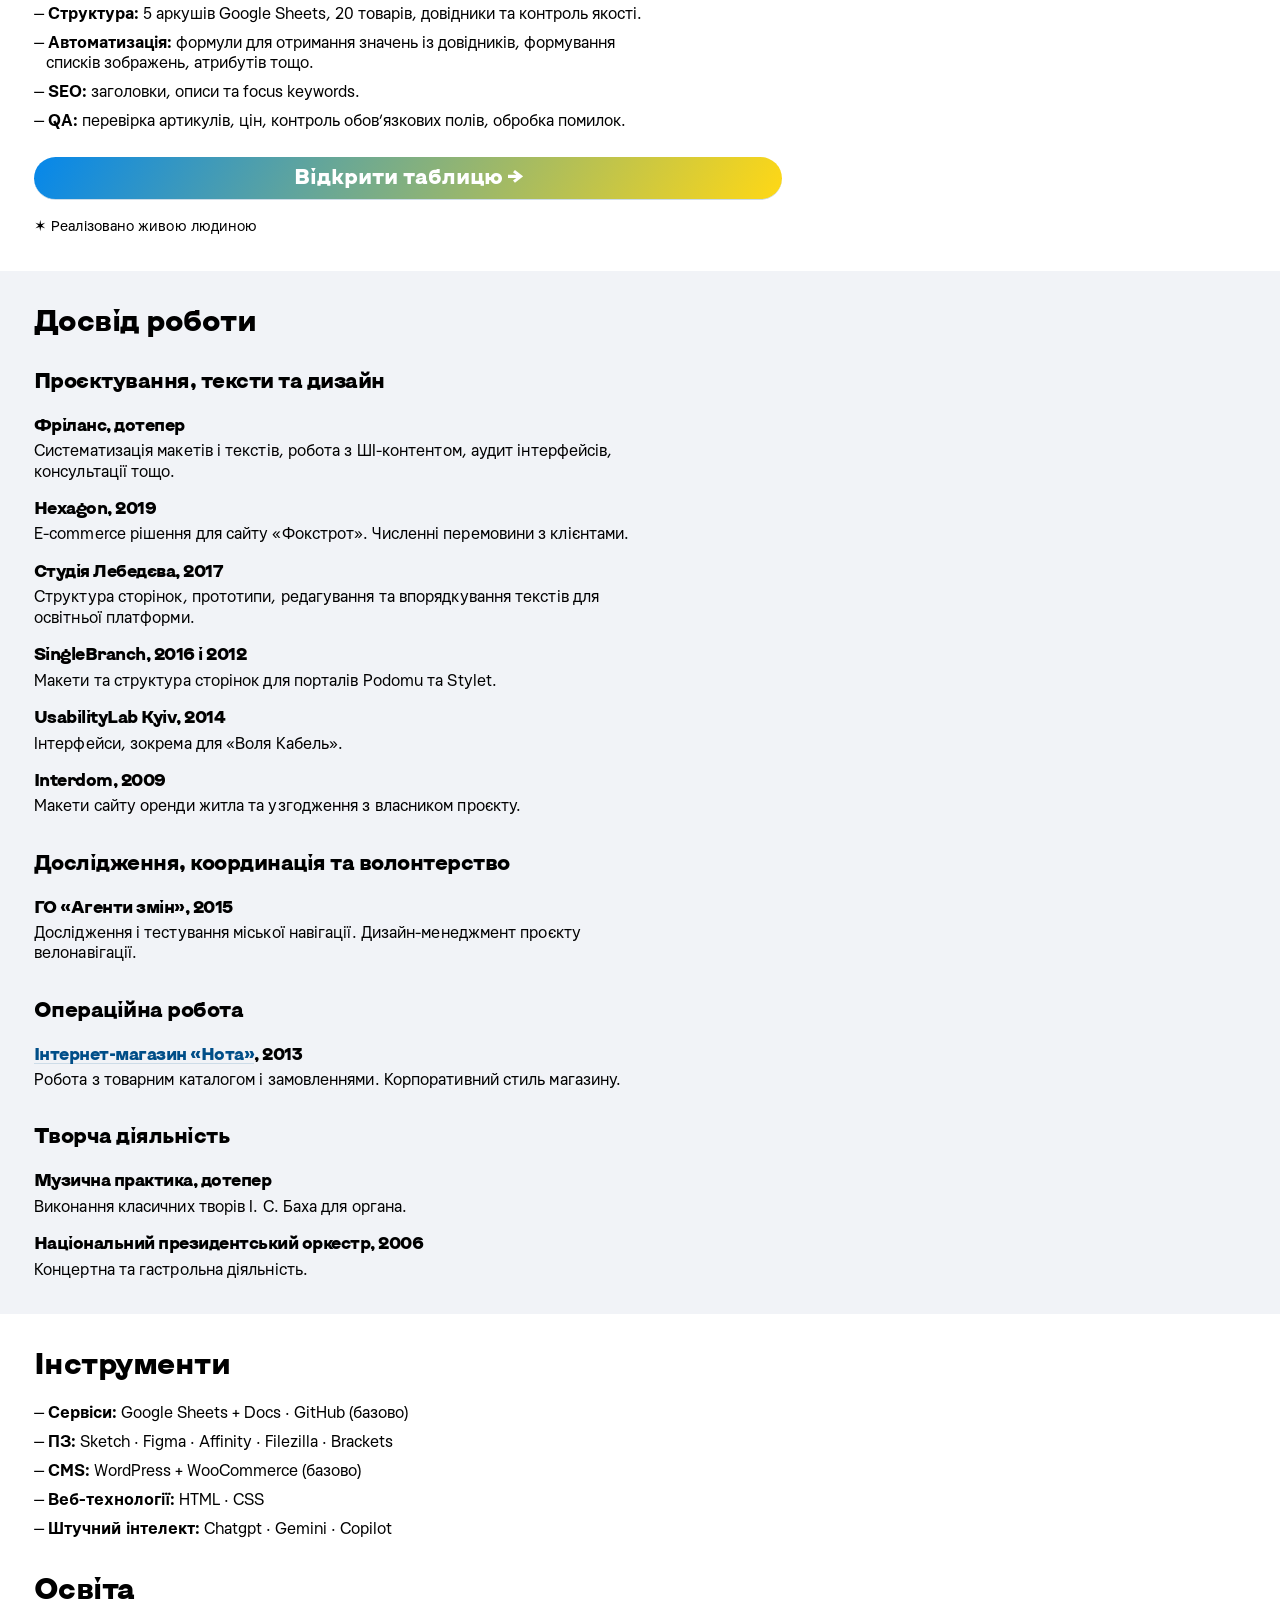
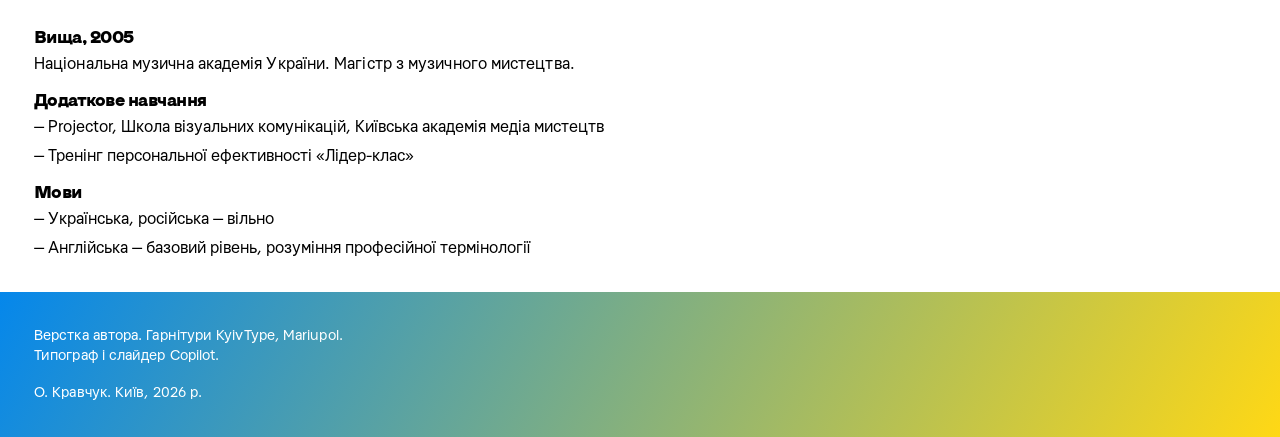
==== commit de7e7c0a: "mod pro desc" ====
--- a/index.html
+++ b/index.html
@@ -123,7 +123,7 @@
 
 <ul>  
     <li><strong>Структура:</strong> 5 аркушів Google Sheets, 20 товарів, довідники та контроль якості.</li>
-    <li><strong>Автоматизація:</strong> формули для отримання значень із довідників, формування списків зображень і атрибутів.</li>
+    <li><strong>Автоматизація:</strong> формули для отримання значень із довідників, формування списків зображень, атрибутів тощо.</li>
     <li><strong>SEO:</strong> заголовки, описи та focus keywords.</li>
     <li><strong>QA:</strong> перевірка артикулів, цін, контроль обов’язкових полів, обробка помилок.</li>
 </ul>
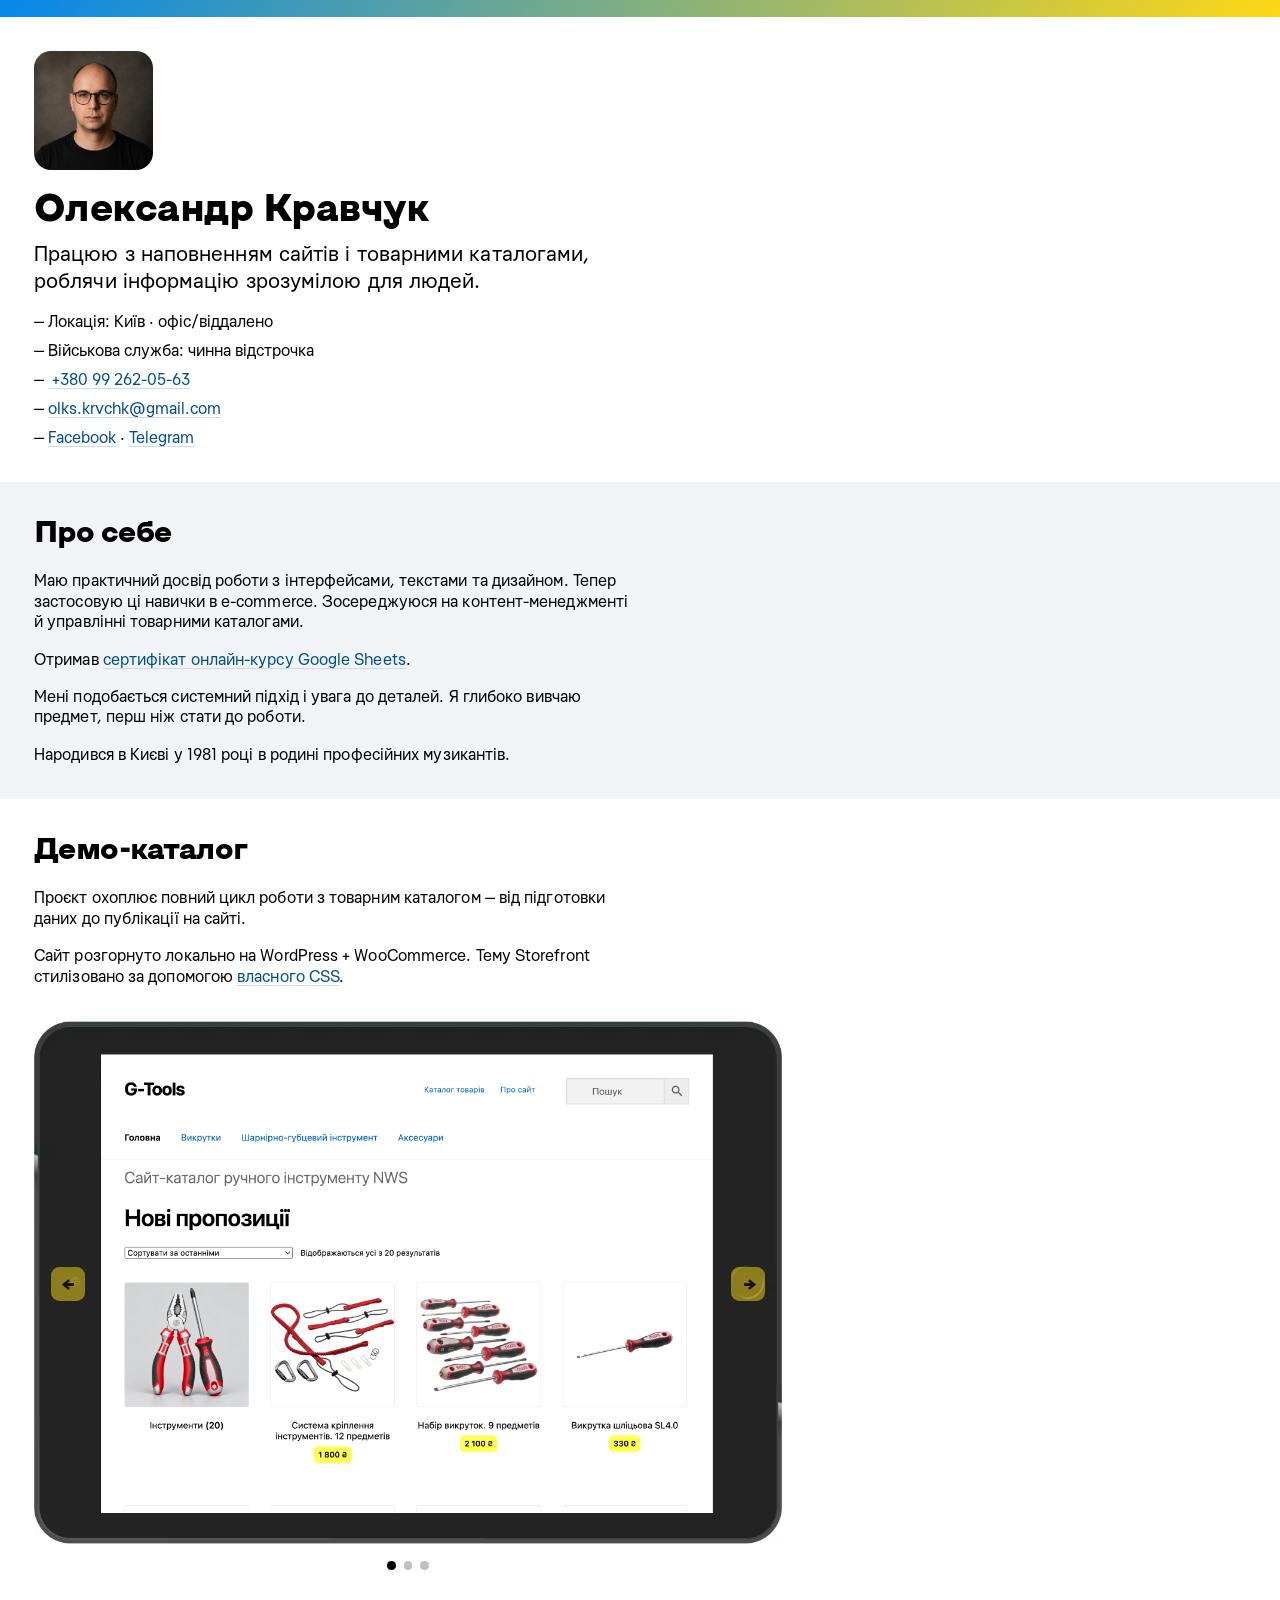
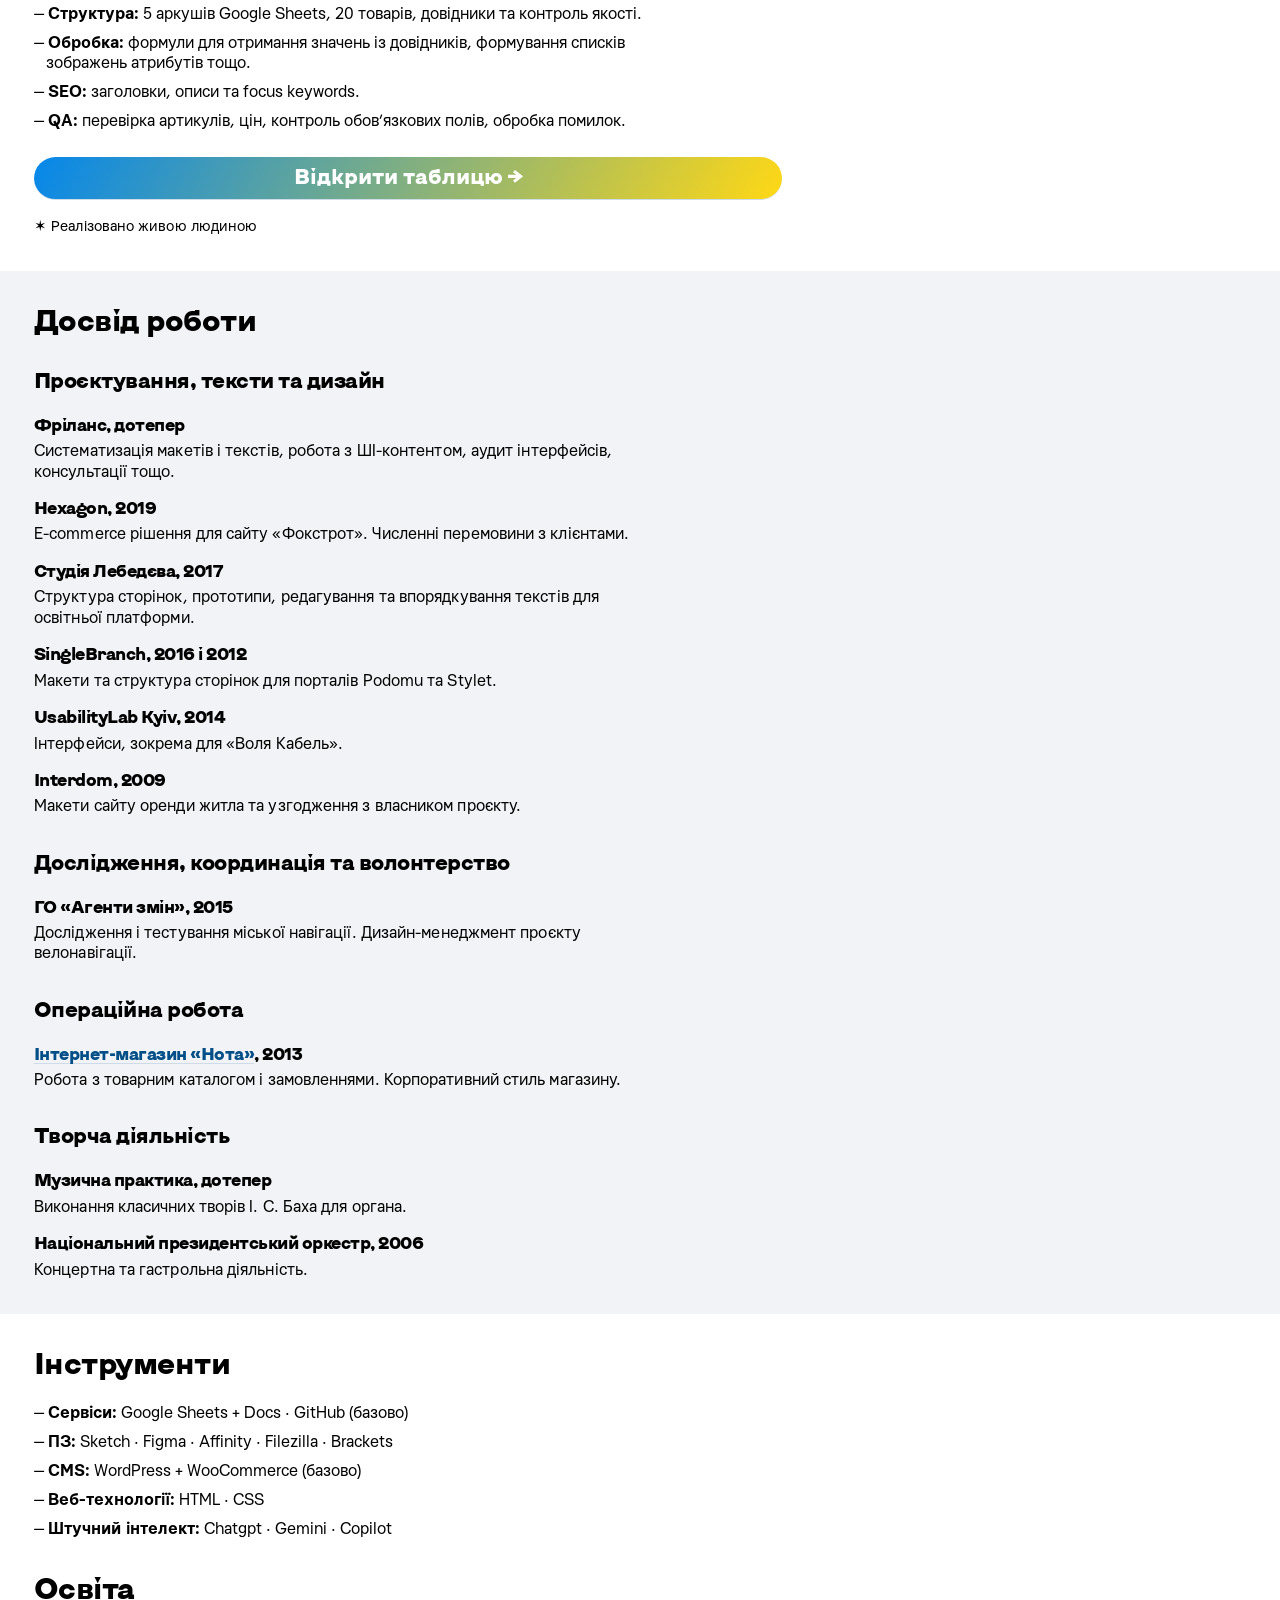
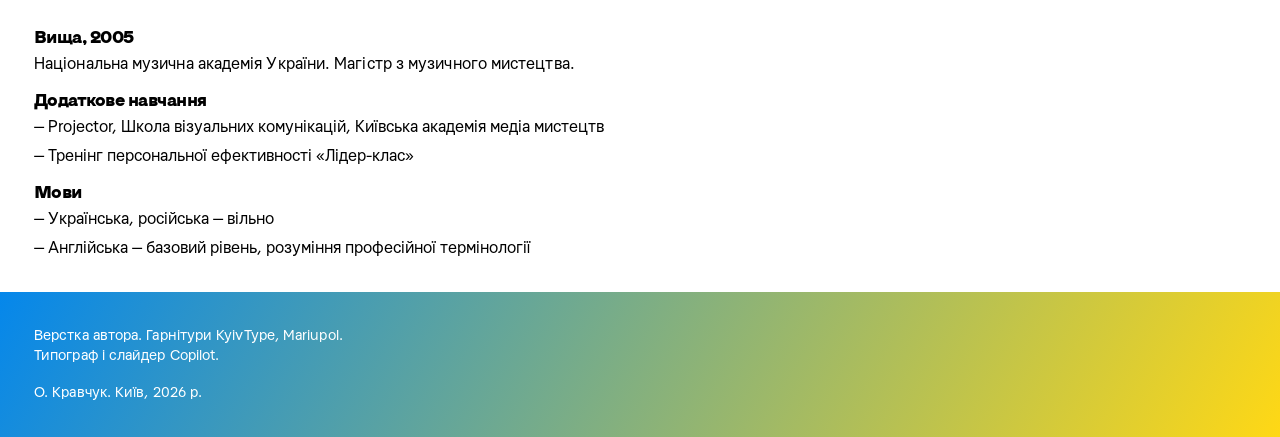
==== commit e0552404: "mod pro tx" ====
--- a/index.html
+++ b/index.html
@@ -123,7 +123,7 @@
 
 <ul>  
     <li><strong>Структура:</strong> 5 аркушів Google Sheets, 20 товарів, довідники та контроль якості.</li>
-    <li><strong>Автоматизація:</strong> формули для отримання значень із довідників, формування списків зображень, атрибутів тощо.</li>
+    <li><strong>Обробка:</strong> формули для отримання значень із довідників, формування списків зображень атрибутів тощо.</li>
     <li><strong>SEO:</strong> заголовки, описи та focus keywords.</li>
     <li><strong>QA:</strong> перевірка артикулів, цін, контроль обов’язкових полів, обробка помилок.</li>
 </ul>
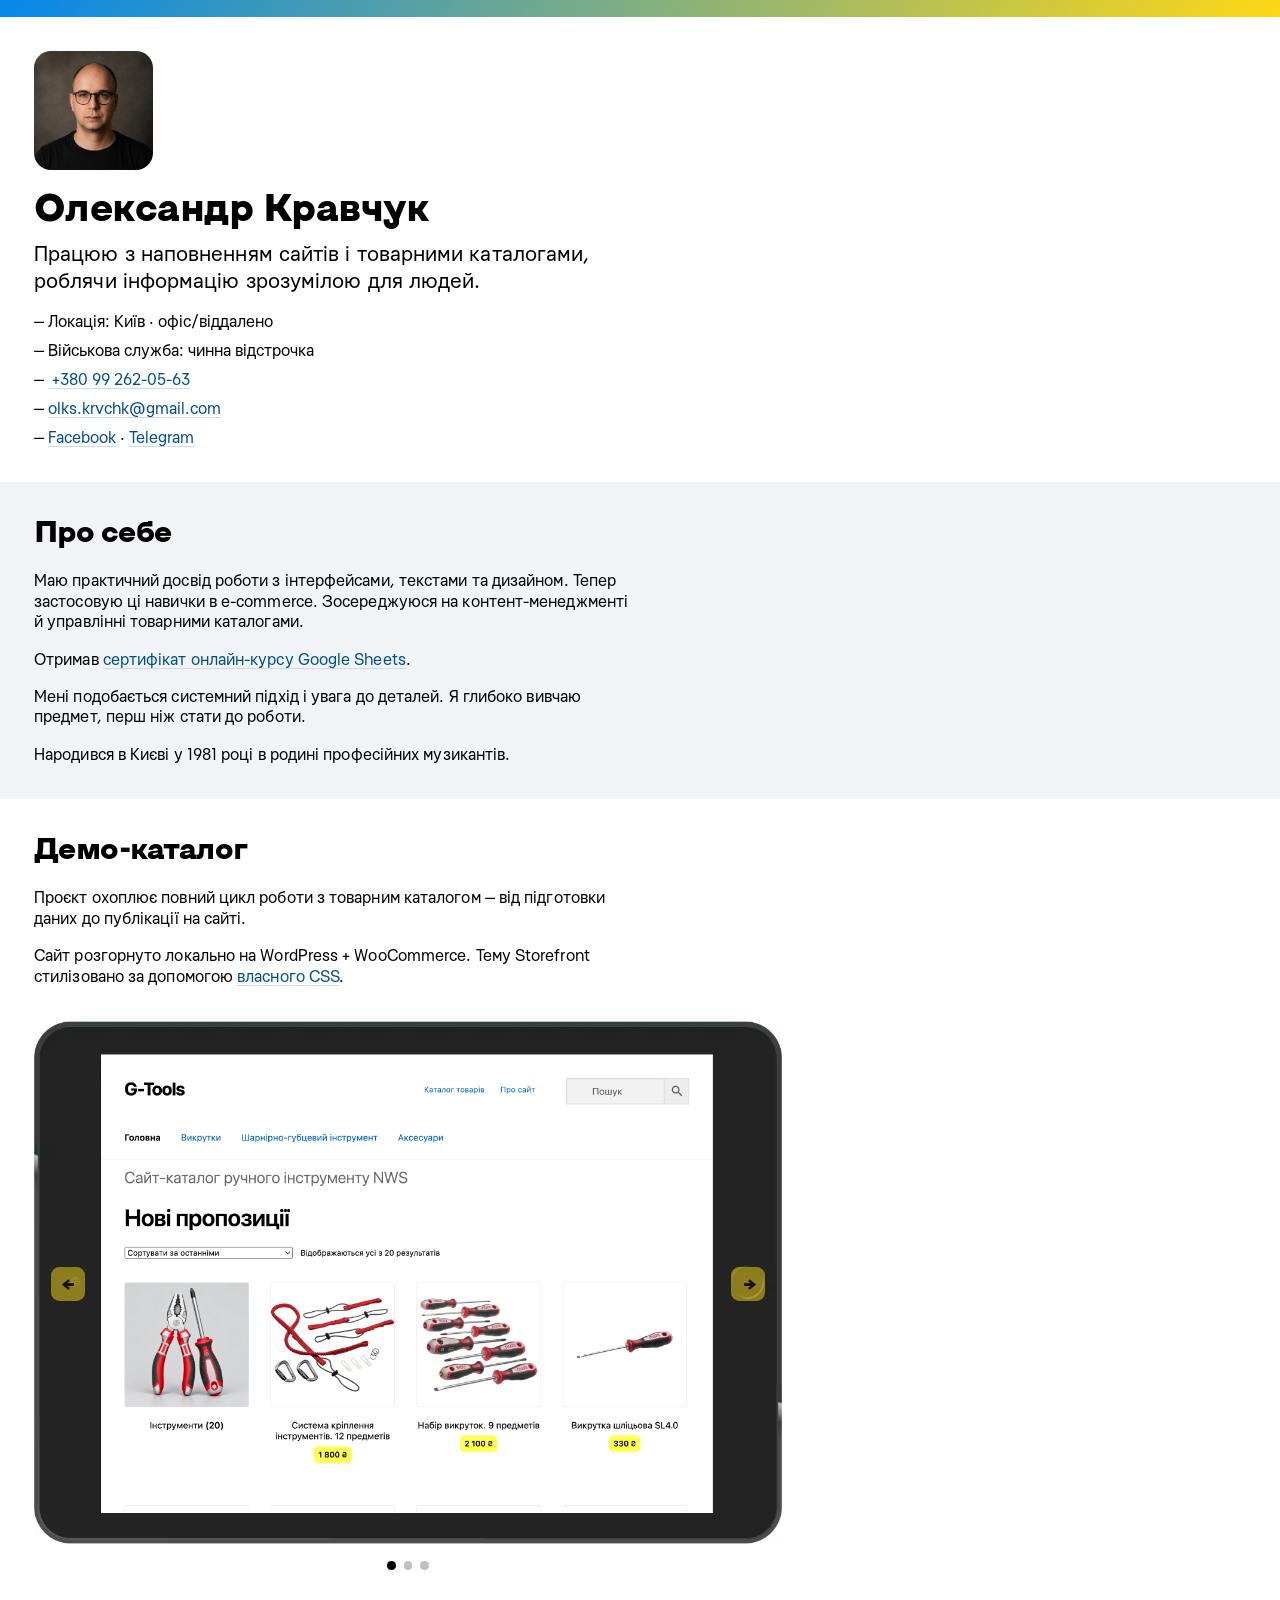
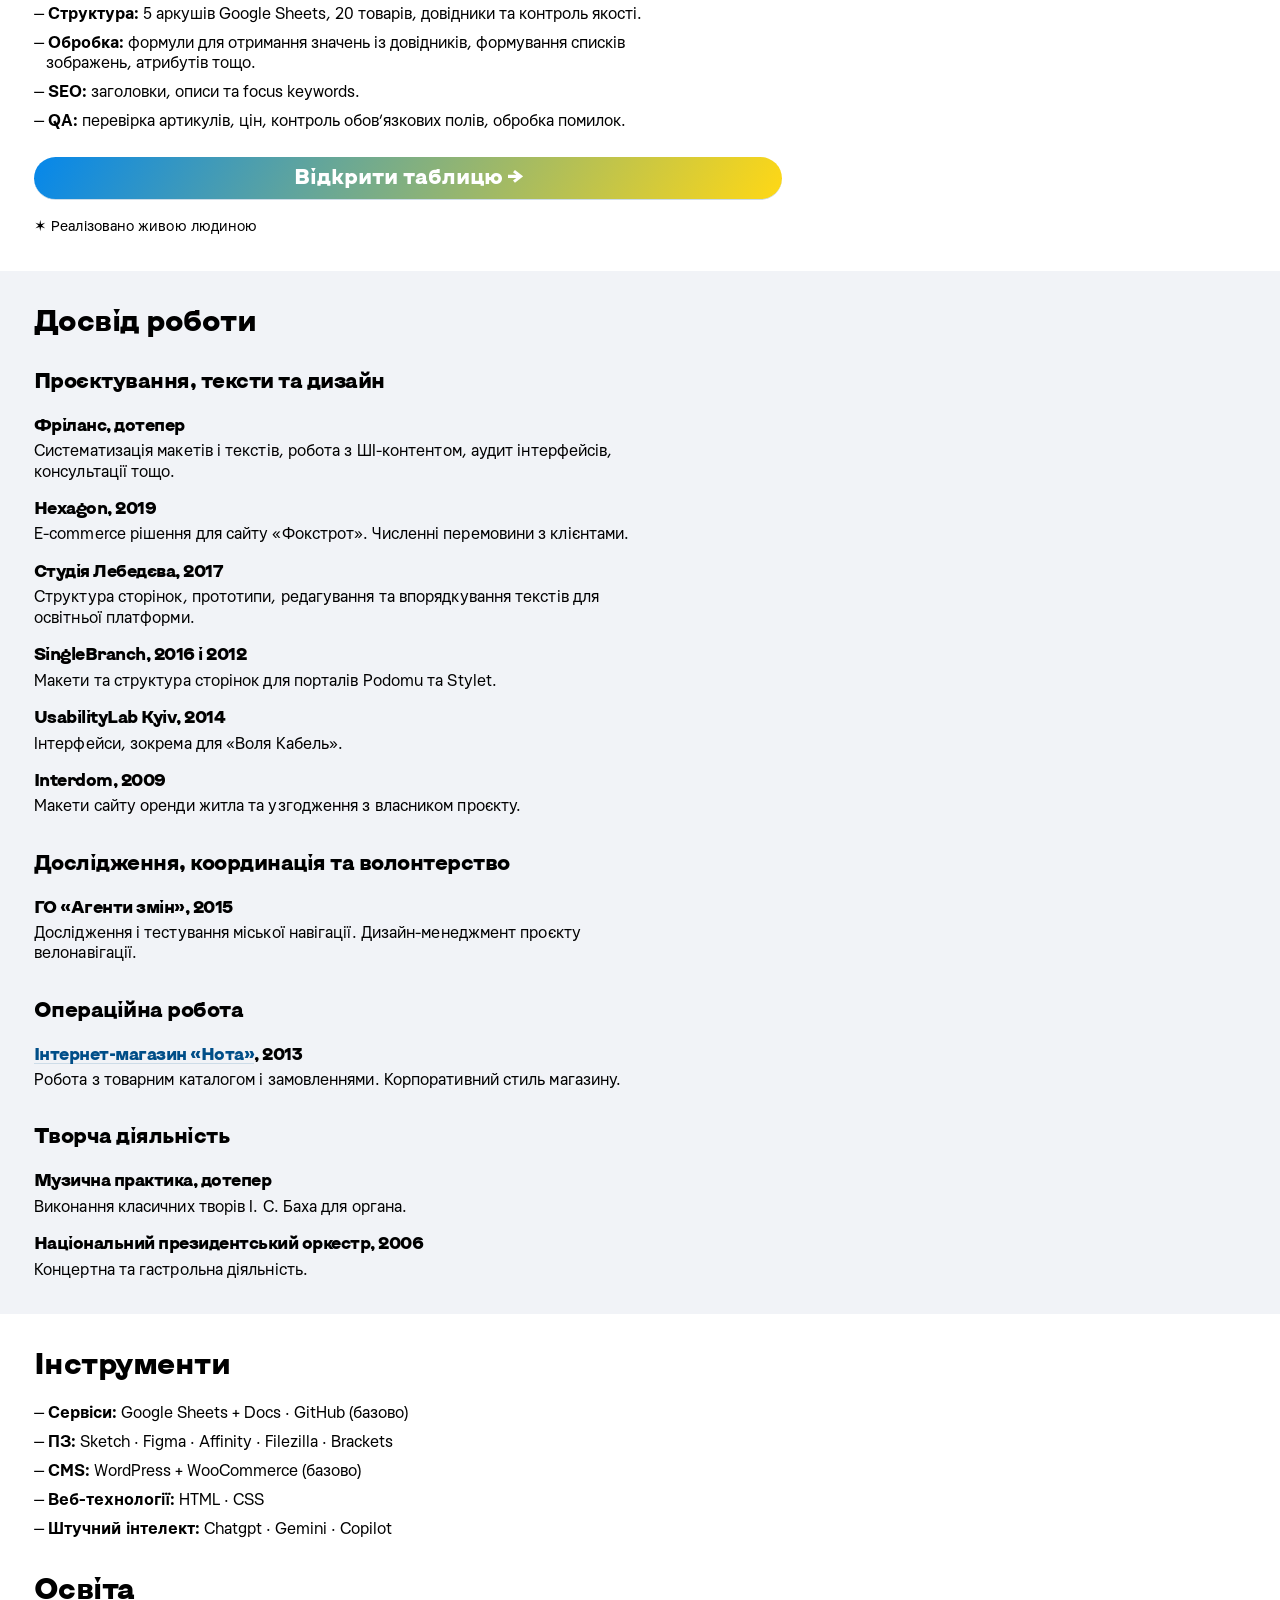
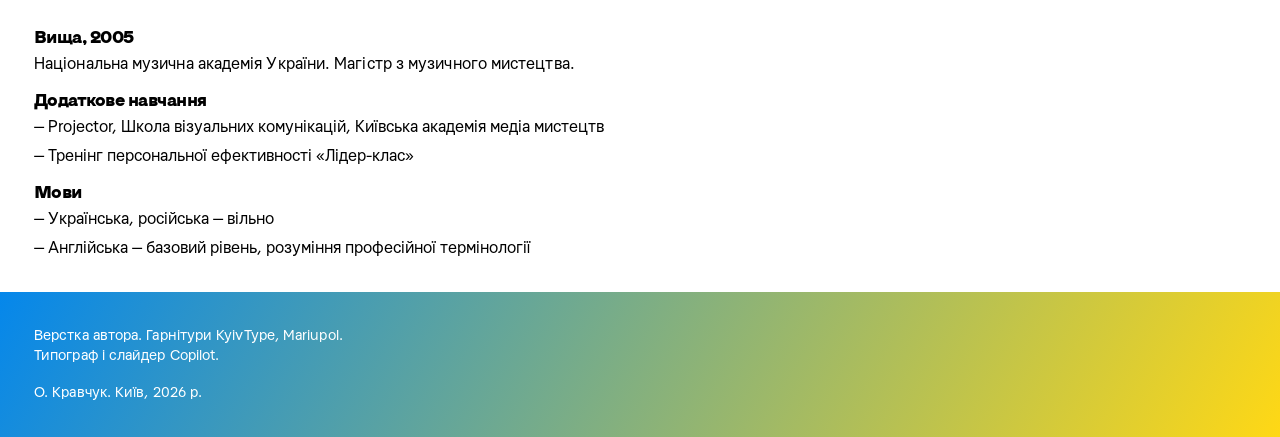
==== commit 50344315: "mod tx pro" ====
--- a/index.html
+++ b/index.html
@@ -123,7 +123,7 @@
 
 <ul>  
     <li><strong>Структура:</strong> 5 аркушів Google Sheets, 20 товарів, довідники та контроль якості.</li>
-    <li><strong>Обробка:</strong> формули для отримання значень із довідників, формування списків зображень атрибутів тощо.</li>
+    <li><strong>Обробка:</strong> формули для отримання значень із довідників, формування списків зображень, атрибутів тощо.</li>
     <li><strong>SEO:</strong> заголовки, описи та focus keywords.</li>
     <li><strong>QA:</strong> перевірка артикулів, цін, контроль обов’язкових полів, обробка помилок.</li>
 </ul>
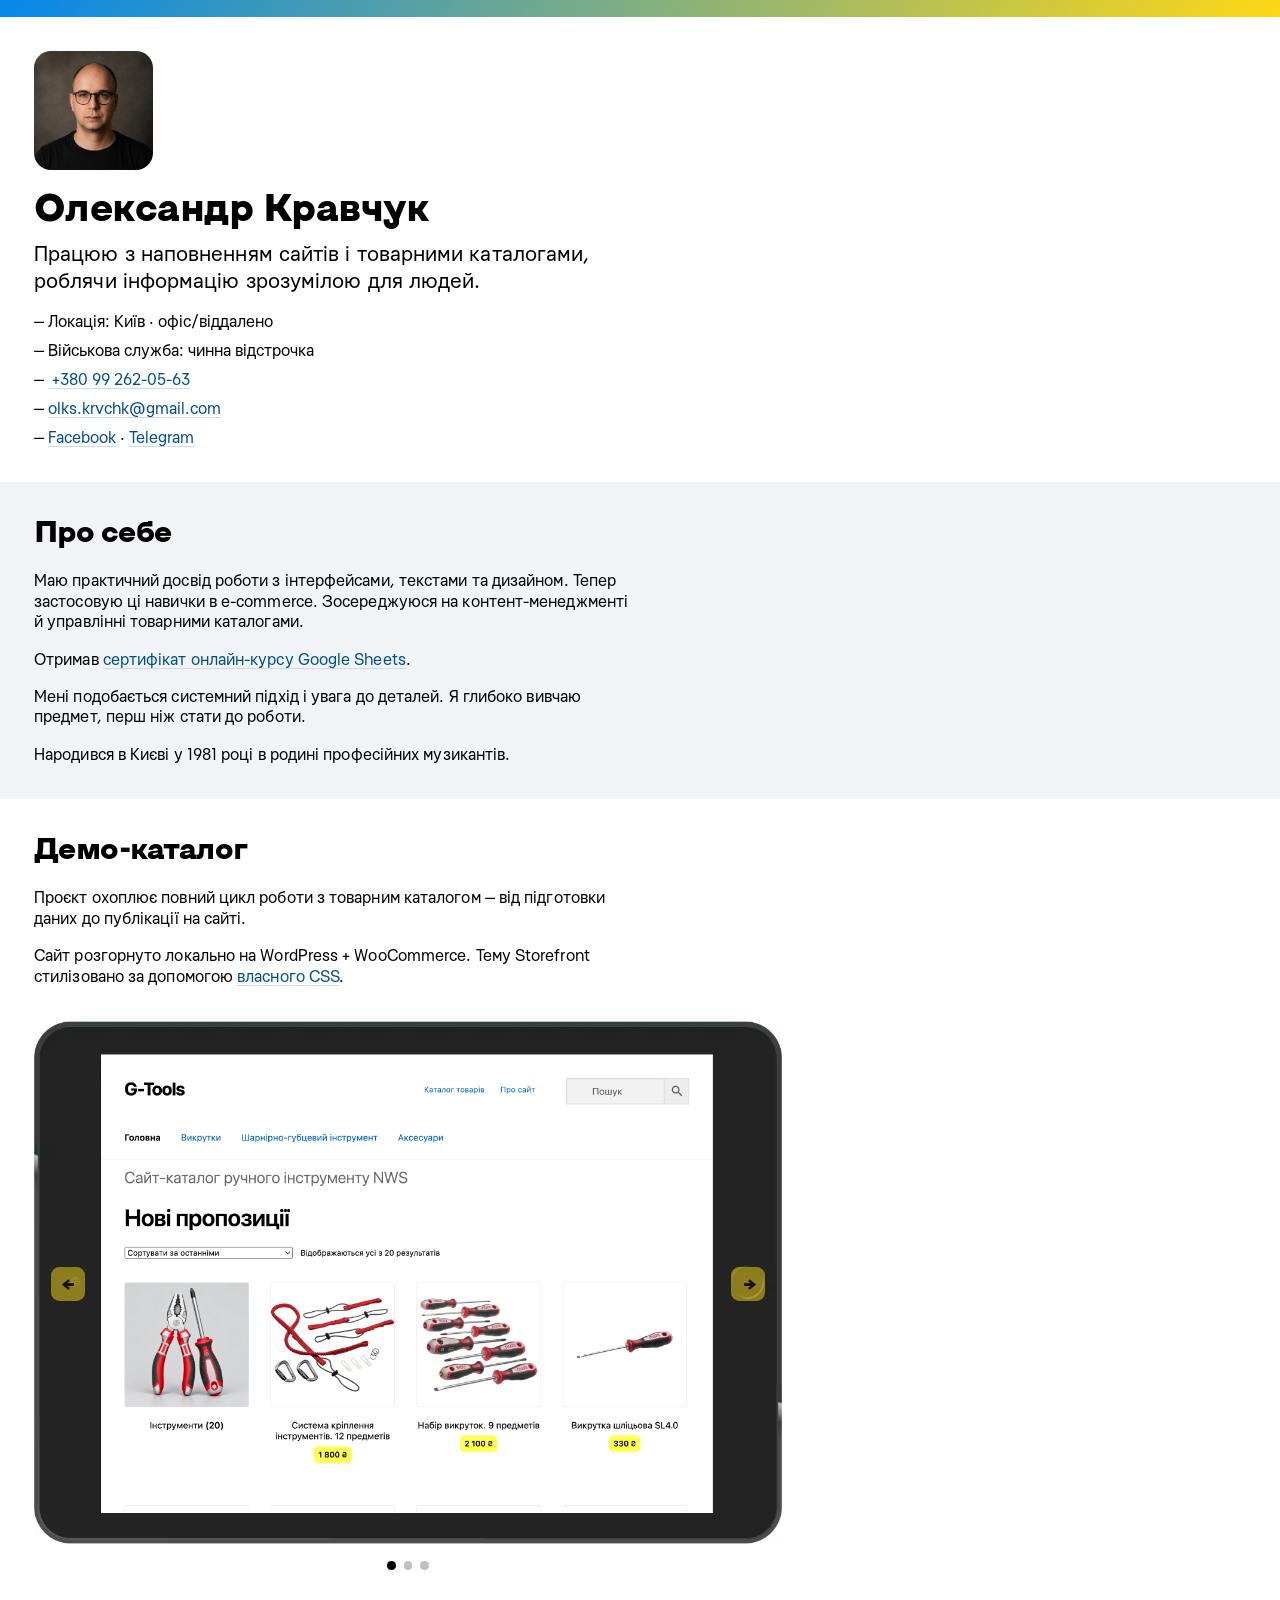
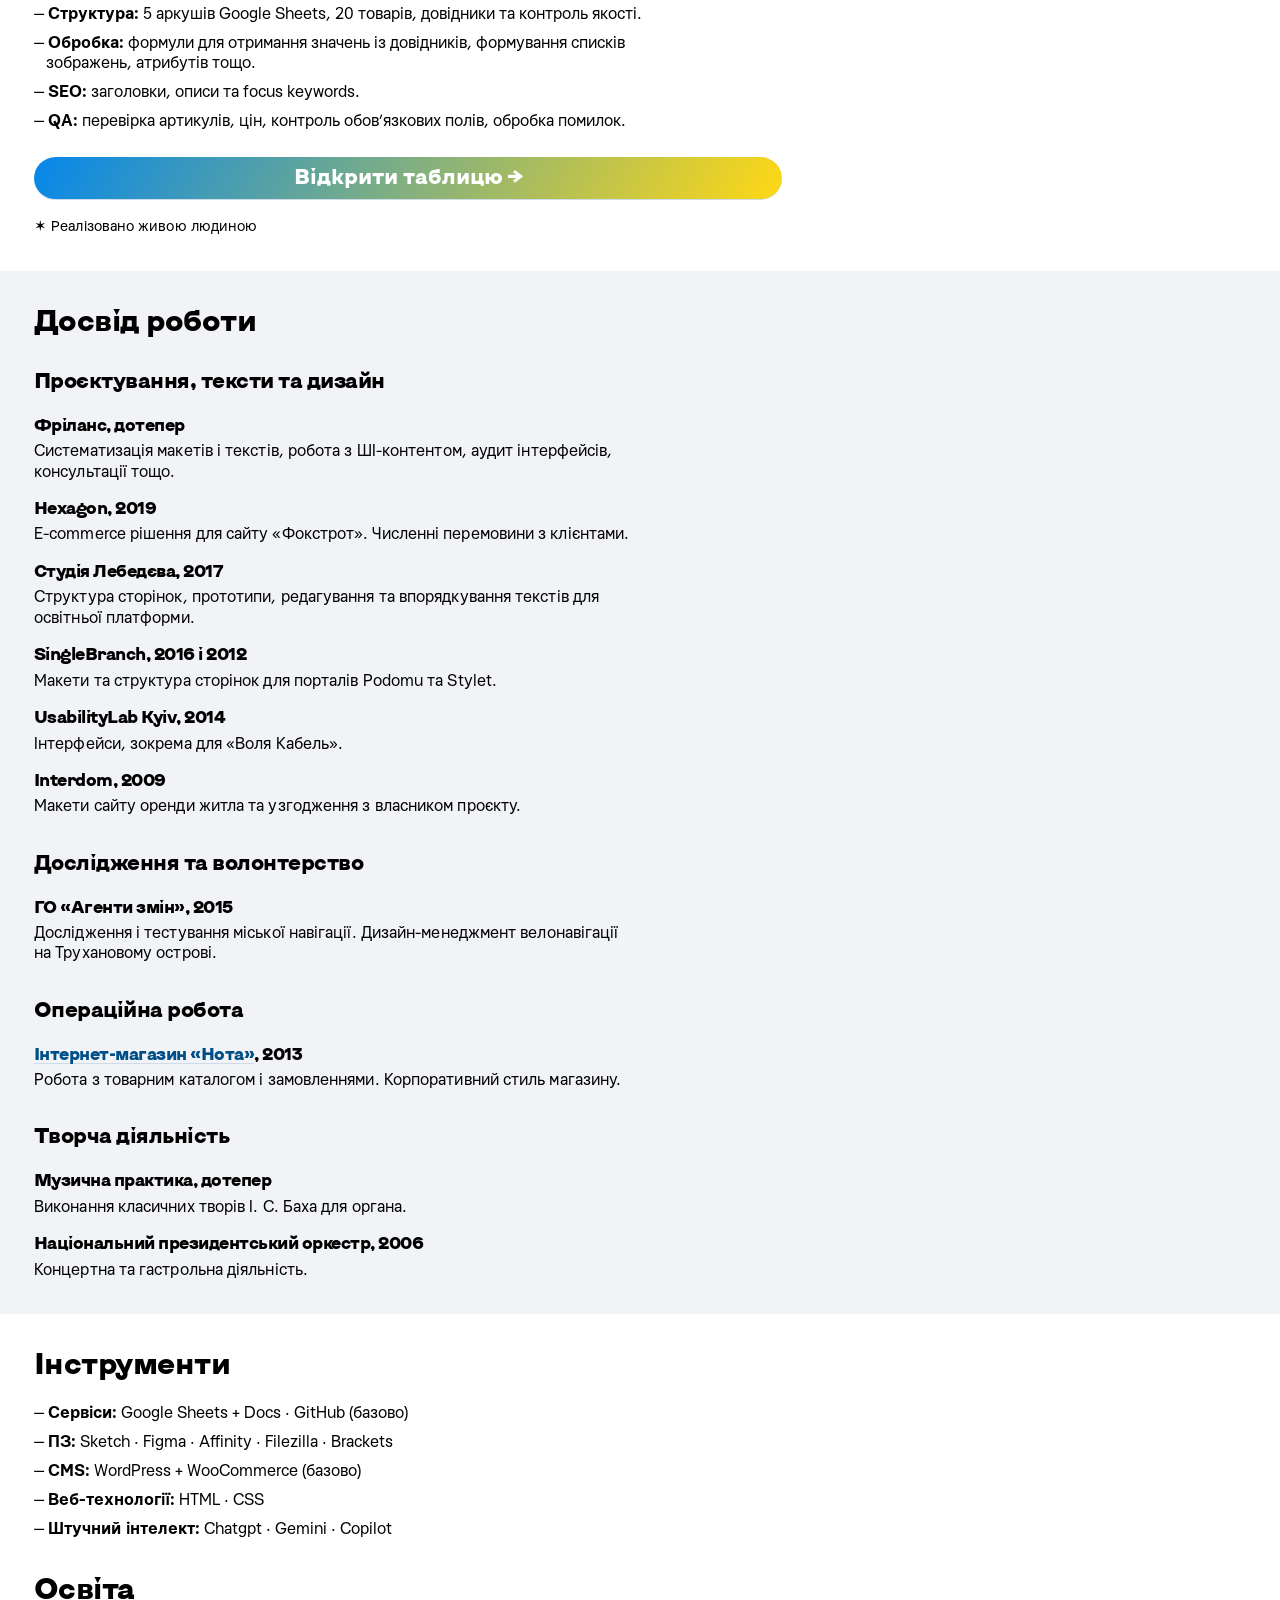
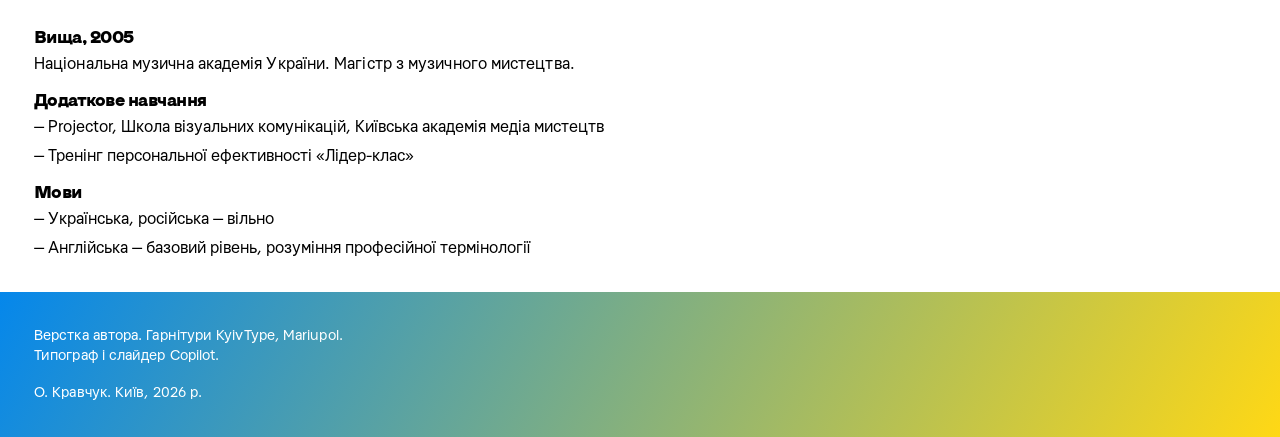
==== commit 7fea8bc1: "mod a3" ====
--- a/index.html
+++ b/index.html
@@ -180,11 +180,11 @@
     
     
 <div class="ak_clear_2"></div>   
-<h3>Дослідження, координація та волонтерство</h3>
+<h3>Дослідження та волонтерство</h3>
 <div class="ak_clear_15"></div>
     
 <h4>ГО «Агенти змін», 2015</h4>
-<p>Дослідження і тестування міської навігації. Дизайн-менеджмент проєкту велонавігації.</p>
+<p>Дослідження і тестування міської навігації. Дизайн-менеджмент велонавігації на Трухановому острові.</p>
 
 
 <div class="ak_clear_2"></div>
